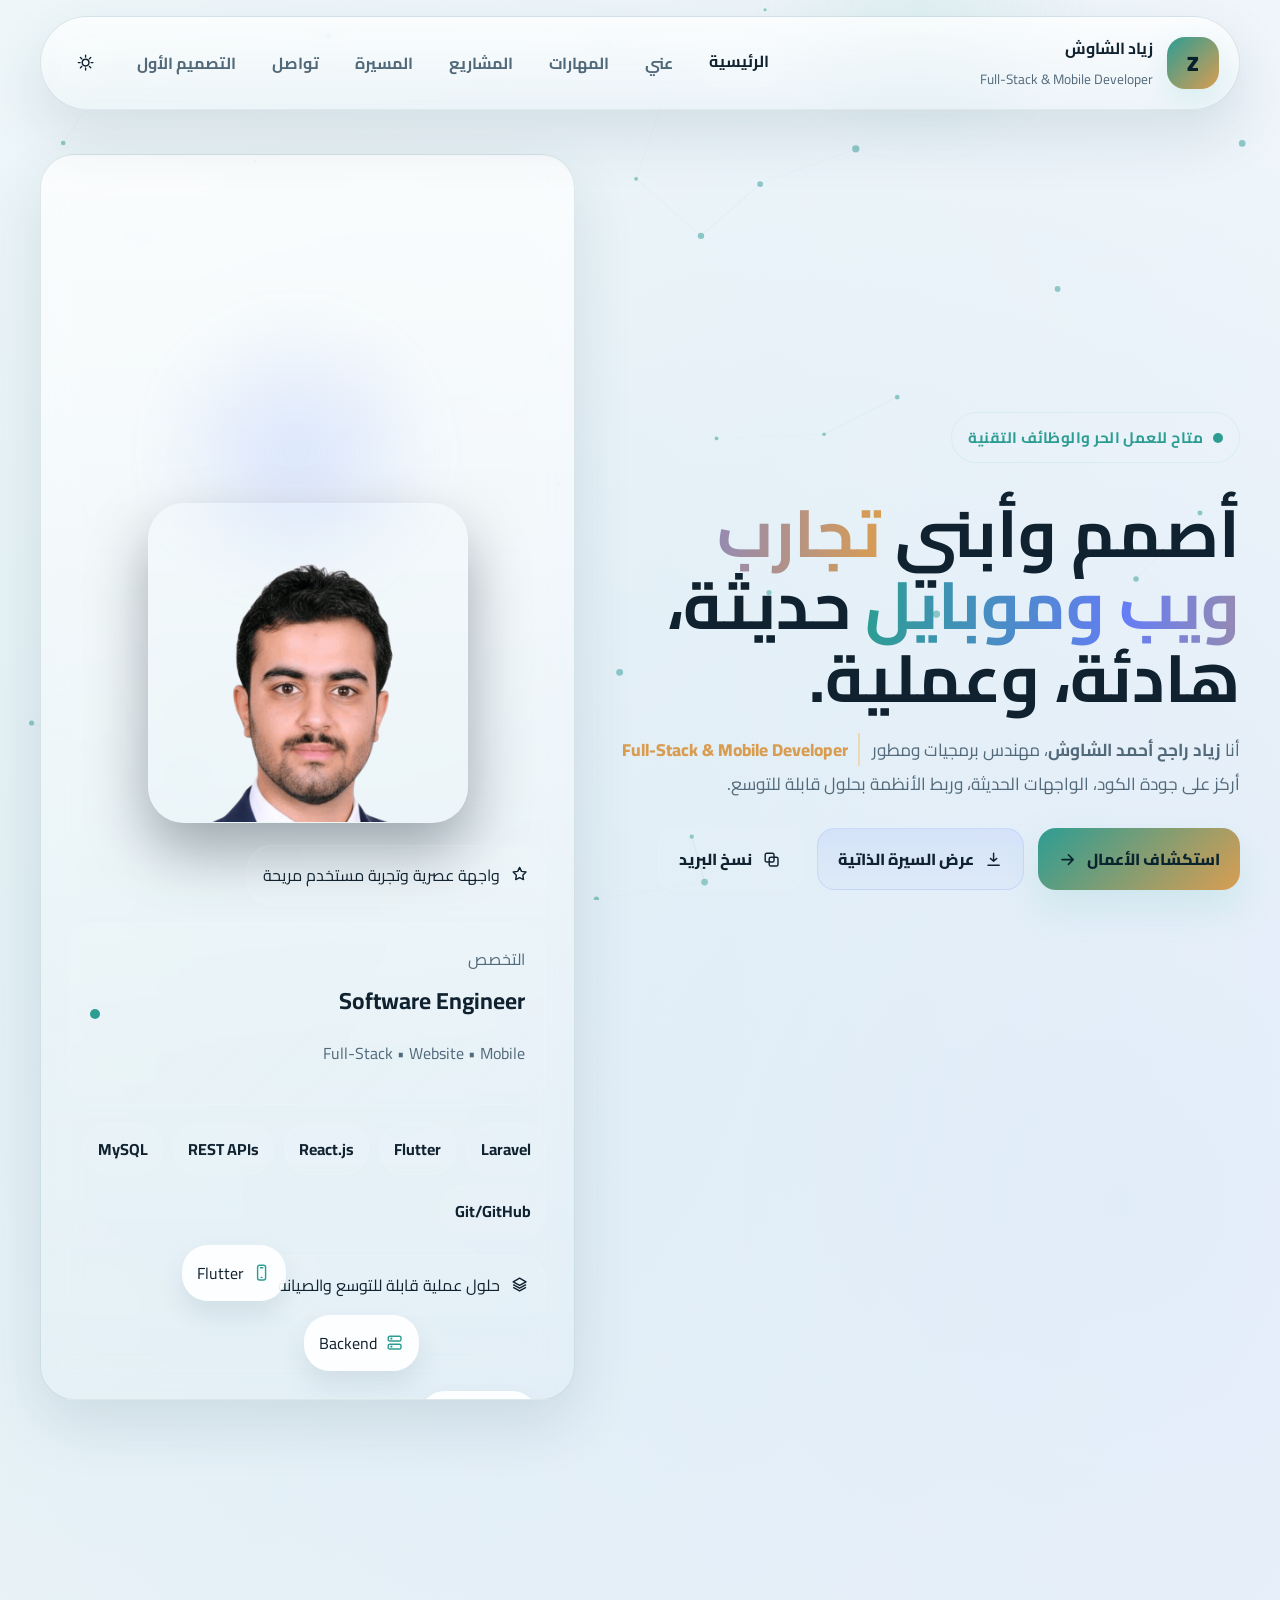
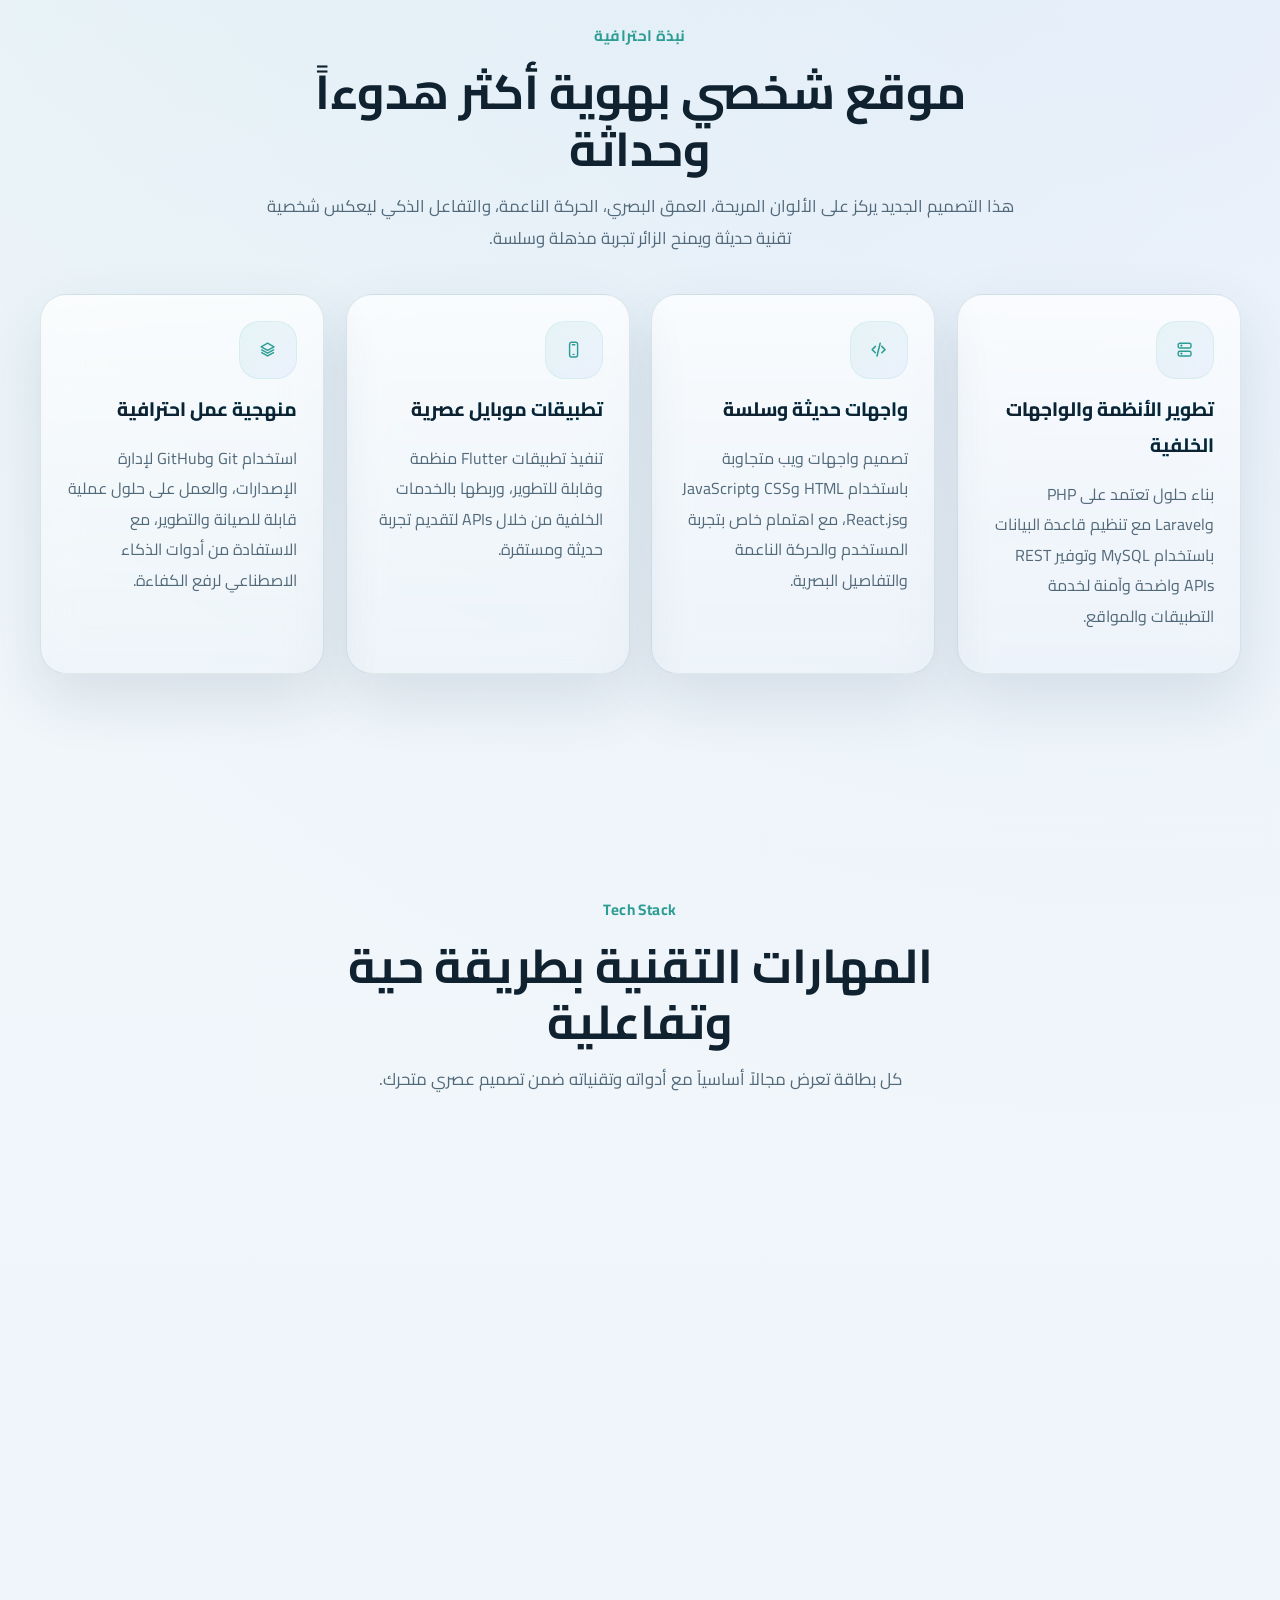
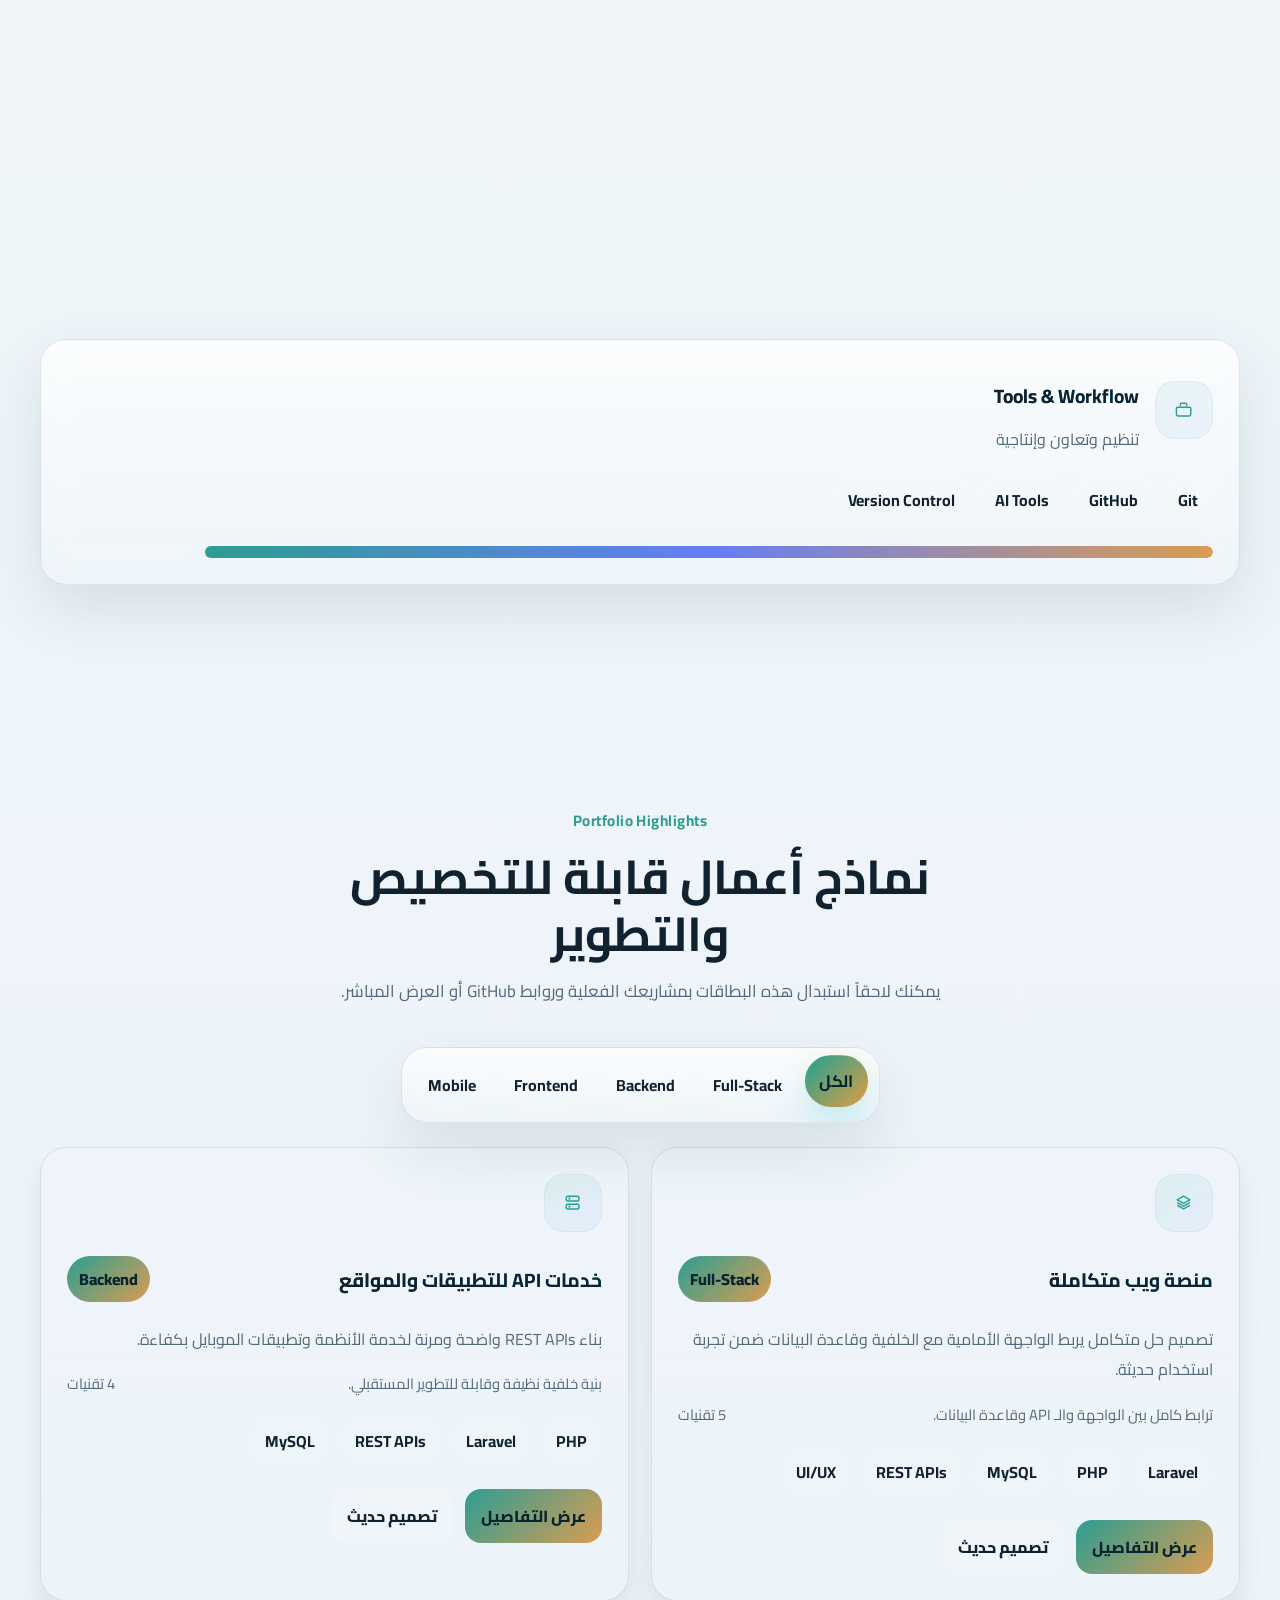
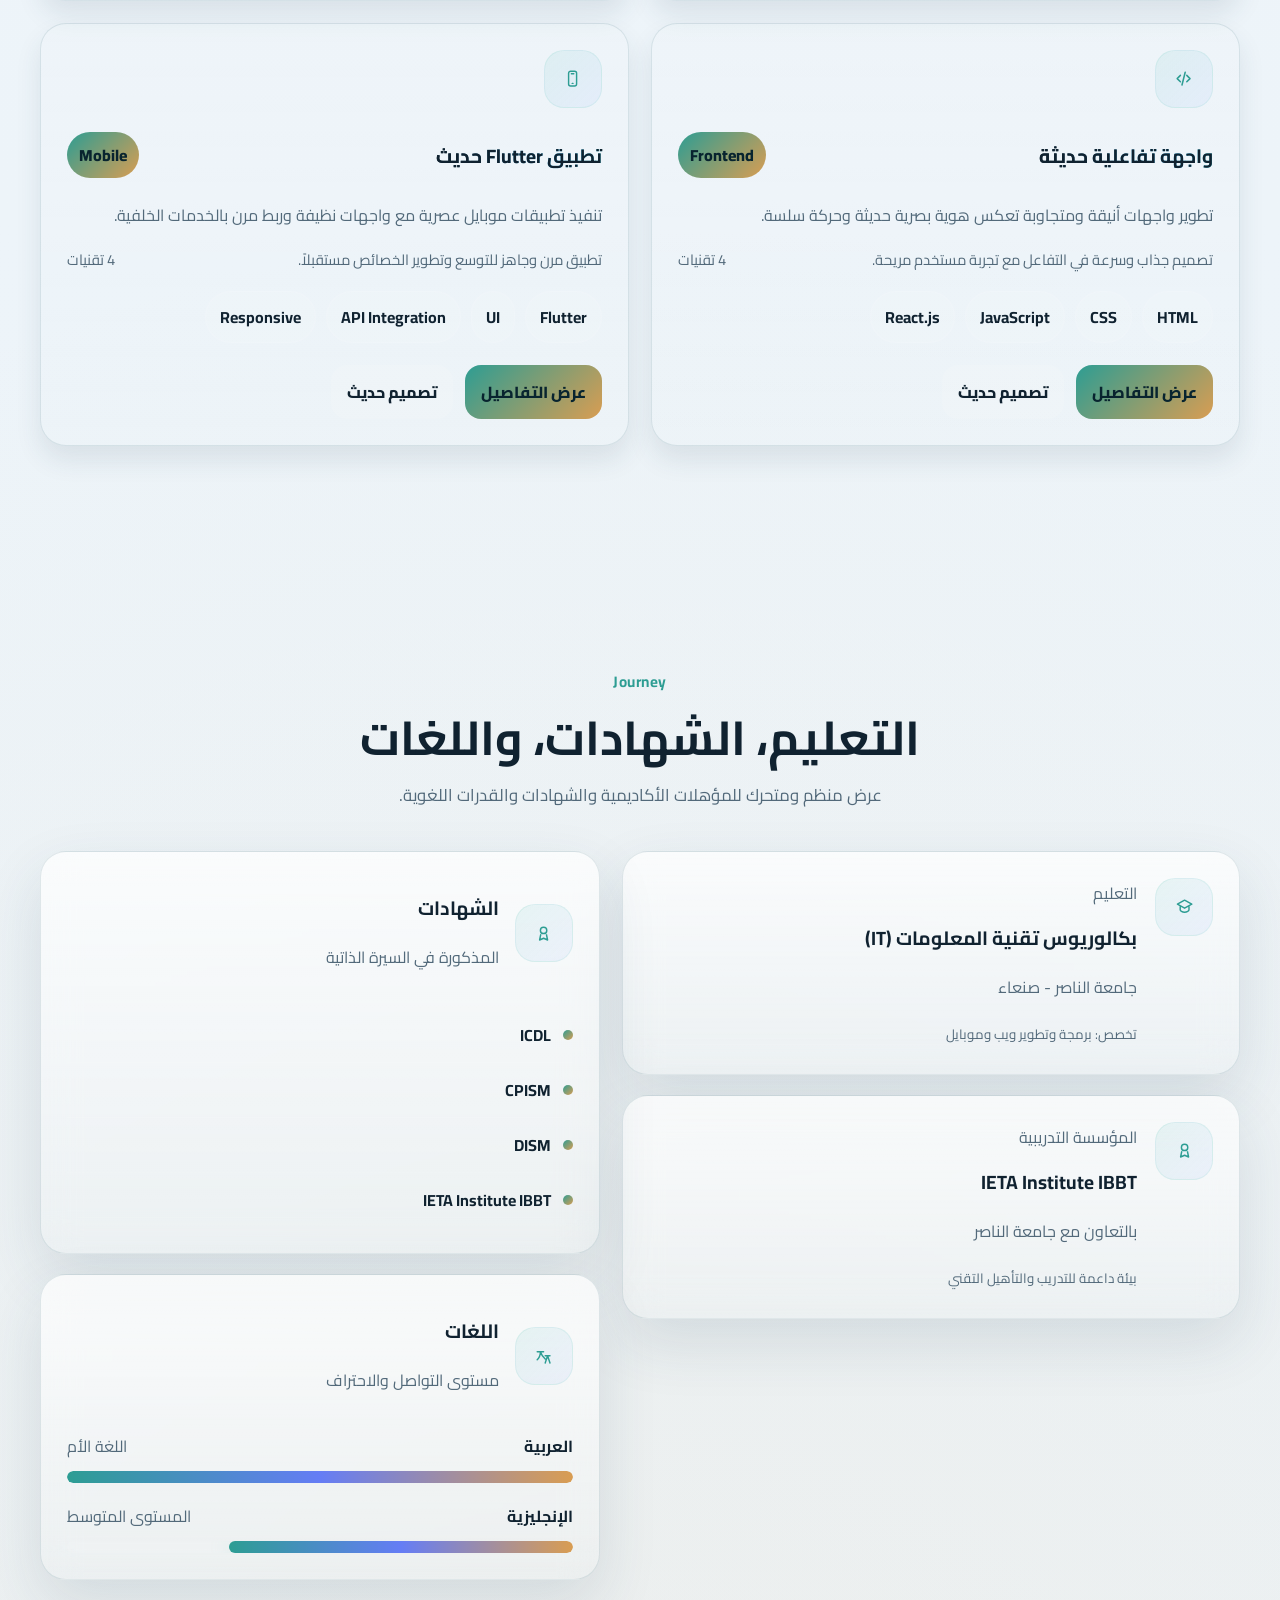
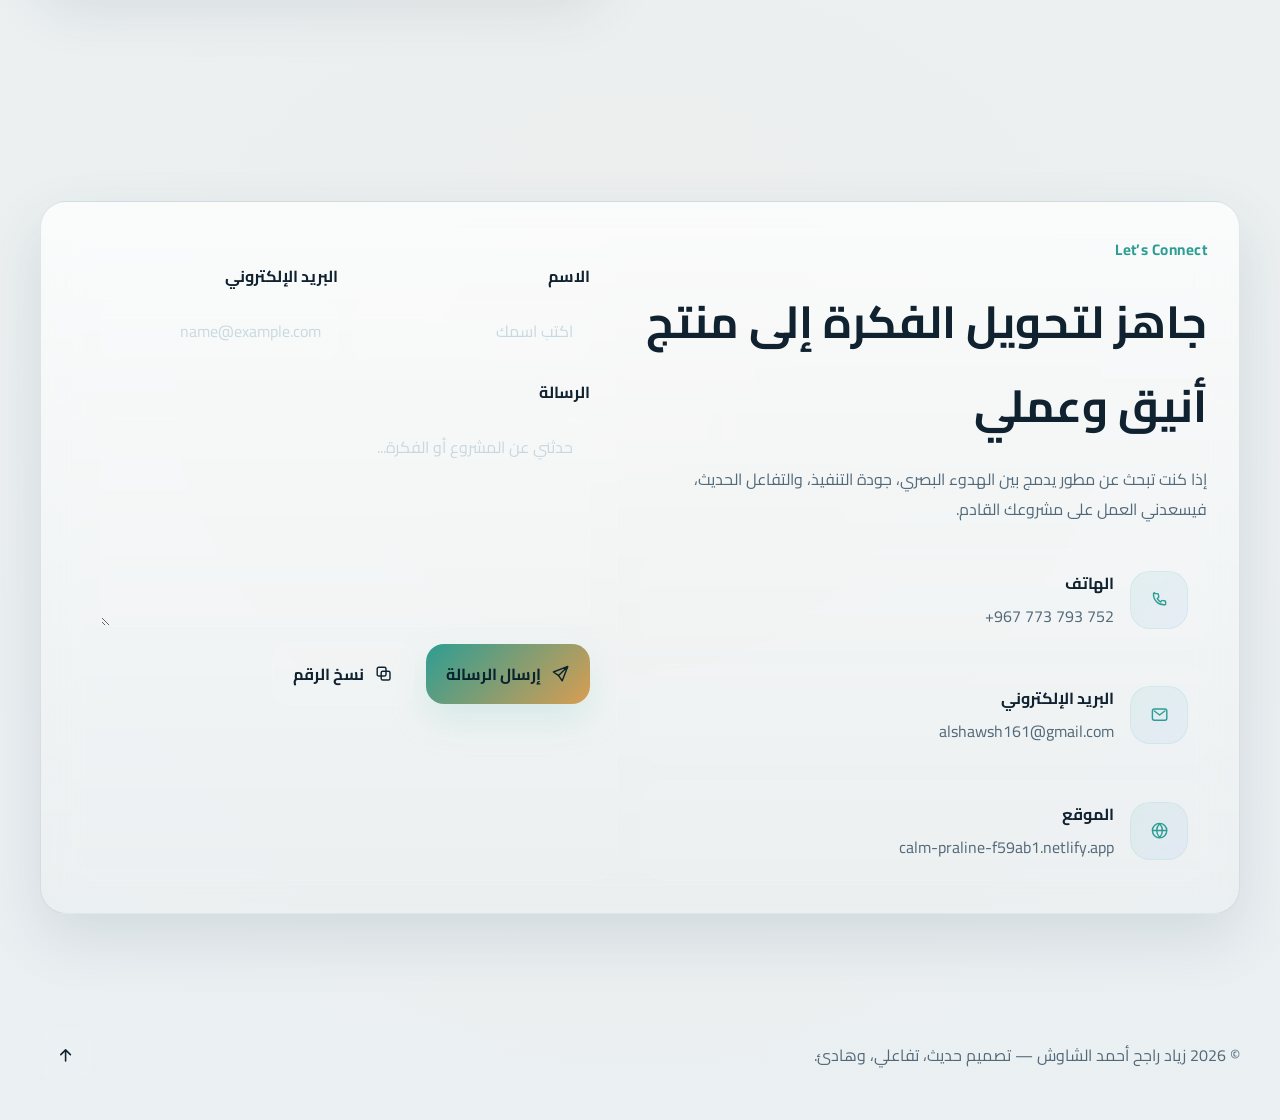
==== ziad_portfolio_live_avatar/index.html @ 0b54f228 "Replace old project with new files" ====
<!doctype html>
<html lang="ar" dir="rtl">
<head>
  <meta charset="utf-8" />
  <meta name="viewport" content="width=device-width, initial-scale=1" />
  <meta name="description" content="بورتفوليو زياد راجح أحمد الشاوش - مهندس برمجيات ومطور Full-Stack وMobile بتصميم حديث وحي وتفاعلي." />
  <meta name="theme-color" content="#0f2a38" />
  <title>زياد الشاوش | Portfolio</title>
  <link rel="preconnect" href="https://fonts.googleapis.com">
  <link rel="preconnect" href="https://fonts.gstatic.com" crossorigin>
  <link href="https://fonts.googleapis.com/css2?family=Cairo:wght@300;400;500;600;700;800;900&display=swap" rel="stylesheet">
  <link rel="stylesheet" href="styles.css" />
</head>
<body>
  <svg class="svg-sprite" aria-hidden="true" focusable="false">
    <symbol id="i-menu" viewBox="0 0 24 24"><path d="M4 7h16M4 12h16M4 17h16" fill="none" stroke="currentColor" stroke-width="2" stroke-linecap="round"/></symbol>
    <symbol id="i-close" viewBox="0 0 24 24"><path d="M6 6l12 12M18 6L6 18" fill="none" stroke="currentColor" stroke-width="2" stroke-linecap="round"/></symbol>
    <symbol id="i-moon" viewBox="0 0 24 24"><path d="M20 15.5A8.5 8.5 0 0 1 8.5 4a7.2 7.2 0 1 0 11.5 11.5Z" fill="none" stroke="currentColor" stroke-width="1.7" stroke-linejoin="round"/></symbol>
    <symbol id="i-sun" viewBox="0 0 24 24"><circle cx="12" cy="12" r="4.2" fill="none" stroke="currentColor" stroke-width="1.8"/><path d="M12 2.8v2.4M12 18.8v2.4M21.2 12h-2.4M5.2 12H2.8M18.5 5.5l-1.7 1.7M7.2 16.8l-1.7 1.7M18.5 18.5l-1.7-1.7M7.2 7.2 5.5 5.5" fill="none" stroke="currentColor" stroke-width="1.7" stroke-linecap="round"/></symbol>
    <symbol id="i-arrow" viewBox="0 0 24 24"><path d="M5 12h14M13 6l6 6-6 6" fill="none" stroke="currentColor" stroke-width="2" stroke-linecap="round" stroke-linejoin="round"/></symbol>
    <symbol id="i-user" viewBox="0 0 24 24"><path d="M12 12.5a4.5 4.5 0 1 0 0-9 4.5 4.5 0 0 0 0 9Zm-7 7.5a7 7 0 0 1 14 0" fill="none" stroke="currentColor" stroke-width="1.9" stroke-linecap="round"/></symbol>
    <symbol id="i-code" viewBox="0 0 24 24"><path d="M8 8 4 12l4 4M16 8l4 4-4 4M14 4l-4 16" fill="none" stroke="currentColor" stroke-width="1.9" stroke-linecap="round" stroke-linejoin="round"/></symbol>
    <symbol id="i-server" viewBox="0 0 24 24"><rect x="4" y="4" width="16" height="6" rx="2" fill="none" stroke="currentColor" stroke-width="1.8"/><rect x="4" y="14" width="16" height="6" rx="2" fill="none" stroke="currentColor" stroke-width="1.8"/><path d="M8 7h.01M8 17h.01" fill="none" stroke="currentColor" stroke-width="2.8" stroke-linecap="round"/></symbol>
    <symbol id="i-mobile" viewBox="0 0 24 24"><rect x="7" y="2.8" width="10" height="18.4" rx="2.5" fill="none" stroke="currentColor" stroke-width="1.8"/><path d="M10.5 6h3M11.5 18h1" fill="none" stroke="currentColor" stroke-width="1.8" stroke-linecap="round"/></symbol>
    <symbol id="i-layers" viewBox="0 0 24 24"><path d="m12 4 8 4.5-8 4.5-8-4.5L12 4Zm8 8L12 16.5 4 12M20 15.5 12 20l-8-4.5" fill="none" stroke="currentColor" stroke-width="1.8" stroke-linejoin="round"/></symbol>
    <symbol id="i-briefcase" viewBox="0 0 24 24"><path d="M8 7V5.8A1.8 1.8 0 0 1 9.8 4h4.4A1.8 1.8 0 0 1 16 5.8V7M4.5 9h15a1.5 1.5 0 0 1 1.5 1.5v7A2.5 2.5 0 0 1 18.5 20h-13A2.5 2.5 0 0 1 3 17.5v-7A1.5 1.5 0 0 1 4.5 9Z" fill="none" stroke="currentColor" stroke-width="1.8" stroke-linecap="round" stroke-linejoin="round"/></symbol>
    <symbol id="i-mail" viewBox="0 0 24 24"><rect x="3" y="5" width="18" height="14" rx="2.4" fill="none" stroke="currentColor" stroke-width="1.8"/><path d="m5.5 7.5 6.5 5 6.5-5" fill="none" stroke="currentColor" stroke-width="1.8" stroke-linecap="round" stroke-linejoin="round"/></symbol>
    <symbol id="i-phone" viewBox="0 0 24 24"><path d="M6.6 4.5h2.8c.4 0 .8.3.9.7l.7 3.1a1 1 0 0 1-.3 1l-1.6 1.4a14.7 14.7 0 0 0 4.2 4.2l1.4-1.6a1 1 0 0 1 1-.3l3.1.7c.4.1.7.5.7.9v2.8a1.1 1.1 0 0 1-1 1.1c-8.1.6-14.7-6-14.1-14.1a1.1 1.1 0 0 1 1-1Z" fill="none" stroke="currentColor" stroke-width="1.8" stroke-linejoin="round"/></symbol>
    <symbol id="i-globe" viewBox="0 0 24 24"><circle cx="12" cy="12" r="9" fill="none" stroke="currentColor" stroke-width="1.8"/><path d="M3.5 12h17M12 3.5c2.3 2.3 3.6 5.3 3.6 8.5s-1.3 6.2-3.6 8.5M12 3.5C9.7 5.8 8.4 8.8 8.4 12s1.3 6.2 3.6 8.5" fill="none" stroke="currentColor" stroke-width="1.8" stroke-linecap="round"/></symbol>
    <symbol id="i-copy" viewBox="0 0 24 24"><rect x="9" y="9" width="11" height="11" rx="2" fill="none" stroke="currentColor" stroke-width="1.8"/><rect x="4" y="4" width="11" height="11" rx="2" fill="none" stroke="currentColor" stroke-width="1.8"/></symbol>
    <symbol id="i-download" viewBox="0 0 24 24"><path d="M12 4v10M8 10.5 12 14l4-3.5M5 19h14" fill="none" stroke="currentColor" stroke-width="1.8" stroke-linecap="round" stroke-linejoin="round"/></symbol>
    <symbol id="i-cap" viewBox="0 0 24 24"><path d="m12 4 9 5-9 5-9-5 9-5Zm-5.5 8.2V16c0 1.2 2.4 3 5.5 3s5.5-1.8 5.5-3v-3.8" fill="none" stroke="currentColor" stroke-width="1.8" stroke-linecap="round" stroke-linejoin="round"/></symbol>
    <symbol id="i-award" viewBox="0 0 24 24"><circle cx="12" cy="8" r="4" fill="none" stroke="currentColor" stroke-width="1.8"/><path d="M8.5 12.8 7 20l5-2.2L17 20l-1.5-7.2" fill="none" stroke="currentColor" stroke-width="1.8" stroke-linejoin="round"/></symbol>
    <symbol id="i-language" viewBox="0 0 24 24"><path d="M4 6h8M8 6c0 5-2.2 8.3-4 10M8 6c1.1 3.5 3.2 6.5 6 9M14 11h6M17 11l3 9M14 20l3-9" fill="none" stroke="currentColor" stroke-width="1.8" stroke-linecap="round" stroke-linejoin="round"/></symbol>
    <symbol id="i-star" viewBox="0 0 24 24"><path d="m12 3 2.4 5 5.6.8-4 3.9.9 5.5L12 15.9 7.1 18.2l.9-5.5-4-3.9 5.6-.8L12 3Z" fill="none" stroke="currentColor" stroke-width="1.8" stroke-linejoin="round"/></symbol>
    <symbol id="i-send" viewBox="0 0 24 24"><path d="M21 3 9.5 14.5M21 3 14 21l-4.5-6.5L3 10 21 3Z" fill="none" stroke="currentColor" stroke-width="1.8" stroke-linejoin="round" stroke-linecap="round"/></symbol>
  </svg>

  <a class="skip-link" href="#main">تخطي إلى المحتوى</a>

  <div class="page-noise" aria-hidden="true"></div>
  <div class="cursor-glow" id="cursorGlow" aria-hidden="true"></div>
  <canvas class="network-canvas" id="networkCanvas" aria-hidden="true"></canvas>


  <!-- Interactive living avatar layer -->
  <div class="avatar-stage" id="avatarStage" aria-hidden="true">
    <div class="avatar-beam" id="avatarBeam"></div>
    <div class="avatar-bubble" id="avatarBubble">جاهز أفتح لك أي تبويب ✨</div>
    <div class="avatar-orbit" aria-hidden="true">
      <span class="avatar-orbit__emoji avatar-orbit__emoji--one">💫</span>
      <span class="avatar-orbit__emoji avatar-orbit__emoji--two">⚡</span>
      <span class="avatar-orbit__emoji avatar-orbit__emoji--three">🌈</span>
      <span class="avatar-orbit__emoji avatar-orbit__emoji--four">🚀</span>
    </div>
    <div class="avatar-character" id="liveAvatar">
      <span class="avatar-glow"></span>
      <span class="avatar-shadow"></span>
      <span class="avatar-body">
        <span class="avatar-head">
          <span class="avatar-eye avatar-eye--left"></span>
          <span class="avatar-eye avatar-eye--right"></span>
          <span class="avatar-mouth"></span>
          <span class="avatar-cheek avatar-cheek--left"></span>
          <span class="avatar-cheek avatar-cheek--right"></span>
        </span>
        <span class="avatar-hand avatar-hand--left">👋</span>
        <span class="avatar-hand avatar-hand--right">✨</span>
        <span class="avatar-pack">Z</span>
      </span>
    </div>
  </div>
  <div class="avatar-particles" id="avatarParticles" aria-hidden="true"></div>

  <header class="site-header" id="top">
    <div class="container nav-shell glass">
      <a class="brand" href="#top" aria-label="العودة إلى أعلى الصفحة">
        <span class="brand-mark">Z</span>
        <span>
          <strong>زياد الشاوش</strong>
          <small>Full-Stack & Mobile Developer</small>
        </span>
      </a>

      <nav class="nav" aria-label="التنقل الرئيسي">
        <button class="nav-toggle" id="navToggle" type="button" aria-expanded="false" aria-controls="navMenu">
          <svg><use href="#i-menu"></use></svg>
        </button>

<div class="nav-menu" id="navMenu">
          <a class="nav-link" href="#hero">الرئيسية</a>
          <a class="nav-link" href="#about">عني</a>
          <a class="nav-link" href="#skills">المهارات</a>
          <a class="nav-link" href="#projects">المشاريع</a>
          <a class="nav-link" href="#journey">المسيرة</a>
          <a class="nav-link" href="#contact">تواصل</a>
          <a class="nav-link" href="../index.html">التصميم الأول</a>
        </div>

        <button class="theme-toggle" id="themeToggle" type="button" aria-label="تبديل الوضع" aria-pressed="false">
          <svg class="theme-icon theme-icon--moon"><use href="#i-moon"></use></svg>
          <svg class="theme-icon theme-icon--sun"><use href="#i-sun"></use></svg>
        </button>
      </nav>
    </div>
  </header>

  <main id="main">
    <section class="hero section" id="hero">
      <div class="container hero-grid">
        <div class="hero-copy reveal">
          <p class="eyebrow live-pill">
            <span class="live-dot"></span>
            متاح للعمل الحر والوظائف التقنية
          </p>

          <h1>
            أصمم وأبني <span class="gradient-text">تجارب ويب وموبايل</span>
            حديثة، هادئة، وعملية.
          </h1>

          <p class="hero-subtitle">
            أنا <strong>زياد راجح أحمد الشاوش</strong>، مهندس برمجيات ومطور
            <span id="typedRole" class="typed-role">Full-Stack & Mobile Developer</span>
            أركز على جودة الكود، الواجهات الحديثة، وربط الأنظمة بحلول قابلة للتوسع.
          </p>

          <div class="hero-actions">
            <a class="btn btn-primary magnetic" href="#projects">
              <span>استكشاف الأعمال</span>
              <svg><use href="#i-arrow"></use></svg>
            </a>
            <a class="btn btn-secondary magnetic" href="cv.png" target="_blank" rel="noopener">
              <svg><use href="#i-download"></use></svg>
              <span>عرض السيرة الذاتية</span>
            </a>
            <button class="btn btn-ghost magnetic" id="copyEmailBtn" type="button">
              <svg><use href="#i-copy"></use></svg>
              <span>نسخ البريد</span>
            </button>
          </div>

          <div class="hero-stats">
            <article class="stat-card glass hover-rise reveal-item">
              <strong class="counter" data-target="4">0</strong>
              <span>مجالات تقنية أساسية</span>
            </article>
            <article class="stat-card glass hover-rise reveal-item">
              <strong class="counter" data-target="10">0</strong>
              <span>+ تقنيات وأدوات</span>
            </article>
            <article class="stat-card glass hover-rise reveal-item">
              <strong class="counter" data-target="4">0</strong>
              <span>شهادات مذكورة</span>
            </article>
            <article class="stat-card glass hover-rise reveal-item">
              <strong class="counter" data-target="2">0</strong>
              <span>لغتان للعمل والتواصل</span>
            </article>
          </div>
        </div>

        <div class="hero-visual reveal" id="heroTilt">
          <div class="visual-card glass">
            <div class="visual-card__glow"></div>
            <div class="profile-frame">
              <span class="ring ring-one"></span>
              <span class="ring ring-two"></span>
              <img src="me.png" alt="صورة زياد راجح أحمد الشاوش" />
            </div>

            <div class="visual-content">
              <div class="mini-badge mini-badge--top">
                <svg><use href="#i-star"></use></svg>
                <span>واجهة عصرية وتجربة مستخدم مريحة</span>
              </div>

              <div class="quick-card">
                <div>
                  <span class="soft-label">التخصص</span>
                  <h2>Software Engineer</h2>
                  <p>Full-Stack • Website • Mobile</p>
                </div>
                <span class="pulse-dot"></span>
              </div>

              <div class="orbit-tags" aria-label="التقنيات الرئيسية">
                <span>Laravel</span>
                <span>Flutter</span>
                <span>React.js</span>
                <span>REST APIs</span>
                <span>MySQL</span>
                <span>Git/GitHub</span>
              </div>

              <div class="mini-badge mini-badge--bottom">
                <svg><use href="#i-layers"></use></svg>
                <span>حلول عملية قابلة للتوسع والصيانة</span>
              </div>
            </div>

            <div class="floating-chip floating-chip--one"><svg><use href="#i-code"></use></svg><span>Frontend</span></div>
            <div class="floating-chip floating-chip--two"><svg><use href="#i-server"></use></svg><span>Backend</span></div>
            <div class="floating-chip floating-chip--three"><svg><use href="#i-mobile"></use></svg><span>Flutter</span></div>
          </div>
        </div>
      </div>
    </section>

    <section class="section" id="about">
      <div class="container">
        <div class="section-head reveal">
          <span class="eyebrow">نبذة احترافية</span>
          <h2>موقع شخصي بهوية أكثر هدوءاً وحداثة</h2>
          <p>
            هذا التصميم الجديد يركز على الألوان المريحة، العمق البصري، الحركة الناعمة،
            والتفاعل الذكي ليعكس شخصية تقنية حديثة ويمنح الزائر تجربة مذهلة وسلسة.
          </p>
        </div>

        <div class="about-grid">
          <article class="feature-card glass reveal hover-rise">
            <div class="feature-icon"><svg><use href="#i-server"></use></svg></div>
            <h3>تطوير الأنظمة والواجهات الخلفية</h3>
            <p>
              بناء حلول تعتمد على PHP وLaravel مع تنظيم قاعدة البيانات باستخدام MySQL
              وتوفير REST APIs واضحة وآمنة لخدمة التطبيقات والمواقع.
            </p>
          </article>

          <article class="feature-card glass reveal hover-rise">
            <div class="feature-icon"><svg><use href="#i-code"></use></svg></div>
            <h3>واجهات حديثة وسلسة</h3>
            <p>
              تصميم واجهات ويب متجاوبة باستخدام HTML وCSS وJavaScript وReact.js،
              مع اهتمام خاص بتجربة المستخدم والحركة الناعمة والتفاصيل البصرية.
            </p>
          </article>

          <article class="feature-card glass reveal hover-rise">
            <div class="feature-icon"><svg><use href="#i-mobile"></use></svg></div>
            <h3>تطبيقات موبايل عصرية</h3>
            <p>
              تنفيذ تطبيقات Flutter منظمة وقابلة للتطوير، وربطها بالخدمات الخلفية
              من خلال APIs لتقديم تجربة حديثة ومستقرة.
            </p>
          </article>

          <article class="feature-card glass reveal hover-rise">
            <div class="feature-icon"><svg><use href="#i-layers"></use></svg></div>
            <h3>منهجية عمل احترافية</h3>
            <p>
              استخدام Git وGitHub لإدارة الإصدارات، والعمل على حلول عملية قابلة للصيانة
              والتطوير، مع الاستفادة من أدوات الذكاء الاصطناعي لرفع الكفاءة.
            </p>
          </article>
        </div>
      </div>
    </section>

    <section class="section" id="skills">
      <div class="container">
        <div class="section-head reveal">
          <span class="eyebrow">Tech Stack</span>
          <h2>المهارات التقنية بطريقة حية وتفاعلية</h2>
          <p>كل بطاقة تعرض مجالاً أساسياً مع أدواته وتقنياته ضمن تصميم عصري متحرك.</p>
        </div>

        <div class="skills-grid">
          <article class="skill-panel glass reveal hover-rise">
            <div class="skill-panel__top">
              <div class="feature-icon"><svg><use href="#i-server"></use></svg></div>
              <div>
                <h3>Backend Development</h3>
                <span>بنية قوية ومنظمة</span>
              </div>
            </div>
            <div class="skill-tags">
              <span>PHP</span><span>Laravel</span><span>REST APIs</span><span>MySQL</span>
            </div>
            <div class="skill-meter"><span style="--value: 92%"></span></div>
          </article>

          <article class="skill-panel glass reveal hover-rise">
            <div class="skill-panel__top">
              <div class="feature-icon"><svg><use href="#i-code"></use></svg></div>
              <div>
                <h3>Frontend Development</h3>
                <span>واجهات مرنة ومتجاوبة</span>
              </div>
            </div>
            <div class="skill-tags">
              <span>HTML5</span><span>CSS3</span><span>JavaScript</span><span>React.js</span>
            </div>
            <div class="skill-meter"><span style="--value: 89%"></span></div>
          </article>

          <article class="skill-panel glass reveal hover-rise">
            <div class="skill-panel__top">
              <div class="feature-icon"><svg><use href="#i-mobile"></use></svg></div>
              <div>
                <h3>Mobile Apps</h3>
                <span>تطبيقات Flutter حديثة</span>
              </div>
            </div>
            <div class="skill-tags">
              <span>Flutter</span><span>UI</span><span>Integration</span><span>Responsive</span>
            </div>
            <div class="skill-meter"><span style="--value: 85%"></span></div>
          </article>

          <article class="skill-panel glass reveal hover-rise">
            <div class="skill-panel__top">
              <div class="feature-icon"><svg><use href="#i-briefcase"></use></svg></div>
              <div>
                <h3>Tools & Workflow</h3>
                <span>تنظيم وتعاون وإنتاجية</span>
              </div>
            </div>
            <div class="skill-tags">
              <span>Git</span><span>GitHub</span><span>AI Tools</span><span>Version Control</span>
            </div>
            <div class="skill-meter"><span style="--value: 88%"></span></div>
          </article>
        </div>
      </div>
    </section>

    <section class="section" id="projects">
      <div class="container">
        <div class="section-head reveal">
          <span class="eyebrow">Portfolio Highlights</span>
          <h2>نماذج أعمال قابلة للتخصيص والتطوير</h2>
          <p>يمكنك لاحقاً استبدال هذه البطاقات بمشاريعك الفعلية وروابط GitHub أو العرض المباشر.</p>
        </div>

        <div class="filter-bar glass reveal" role="toolbar" aria-label="فلترة المشاريع">
          <button class="filter-chip is-active" type="button" data-filter="all">الكل</button>
          <button class="filter-chip" type="button" data-filter="fullstack">Full-Stack</button>
          <button class="filter-chip" type="button" data-filter="backend">Backend</button>
          <button class="filter-chip" type="button" data-filter="frontend">Frontend</button>
          <button class="filter-chip" type="button" data-filter="mobile">Mobile</button>
        </div>

        <div class="project-grid" id="projectGrid" aria-live="polite"></div>
      </div>
    </section>

    <section class="section" id="journey">
      <div class="container">
        <div class="section-head reveal">
          <span class="eyebrow">Journey</span>
          <h2>التعليم، الشهادات، واللغات</h2>
          <p>عرض منظم ومتحرك للمؤهلات الأكاديمية والشهادات والقدرات اللغوية.</p>
        </div>

        <div class="journey-grid">
          <div class="journey-column">
            <article class="timeline-card glass reveal hover-rise">
              <div class="timeline-card__icon"><svg><use href="#i-cap"></use></svg></div>
              <div>
                <span class="soft-label">التعليم</span>
                <h3>بكالوريوس تقنية المعلومات (IT)</h3>
                <p>جامعة الناصر - صنعاء</p>
                <small>تخصص: برمجة وتطوير ويب وموبايل</small>
              </div>
            </article>

            <article class="timeline-card glass reveal hover-rise">
              <div class="timeline-card__icon"><svg><use href="#i-award"></use></svg></div>
              <div>
                <span class="soft-label">المؤسسة التدريبية</span>
                <h3>IETA Institute IBBT</h3>
                <p>بالتعاون مع جامعة الناصر</p>
                <small>بيئة داعمة للتدريب والتأهيل التقني</small>
              </div>
            </article>
          </div>

          <div class="journey-column">
            <article class="list-card glass reveal hover-rise">
              <div class="list-card__head">
                <div class="feature-icon"><svg><use href="#i-award"></use></svg></div>
                <div>
                  <h3>الشهادات</h3>
                  <p>المذكورة في السيرة الذاتية</p>
                </div>
              </div>
              <ul class="clean-list certificate-list">
                <li>ICDL</li>
                <li>CPISM</li>
                <li>DISM</li>
                <li>IETA Institute IBBT</li>
              </ul>
            </article>

            <article class="list-card glass reveal hover-rise">
              <div class="list-card__head">
                <div class="feature-icon"><svg><use href="#i-language"></use></svg></div>
                <div>
                  <h3>اللغات</h3>
                  <p>مستوى التواصل والاحتراف</p>
                </div>
              </div>
              <div class="language-rows">
                <div class="lang-row">
                  <div class="lang-copy"><strong>العربية</strong><span>اللغة الأم</span></div>
                  <div class="lang-bar"><span style="--value:100%"></span></div>
                </div>
                <div class="lang-row">
                  <div class="lang-copy"><strong>الإنجليزية</strong><span>المستوى المتوسط</span></div>
                  <div class="lang-bar"><span style="--value:68%"></span></div>
                </div>
              </div>
            </article>
          </div>
        </div>
      </div>
    </section>

    <section class="section" id="contact">
      <div class="container">
        <div class="contact-shell glass reveal">
          <div class="contact-copy">
            <span class="eyebrow">Let’s Connect</span>
            <h2>جاهز لتحويل الفكرة إلى منتج أنيق وعملي</h2>
            <p>
              إذا كنت تبحث عن مطور يدمج بين الهدوء البصري، جودة التنفيذ، والتفاعل الحديث،
              فيسعدني العمل على مشروعك القادم.
            </p>

            <div class="contact-cards">
              <a class="contact-item hover-rise" href="tel:+967773793752">
                <div class="contact-item__icon"><svg><use href="#i-phone"></use></svg></div>
                <div>
                  <strong>الهاتف</strong>
                  <span dir="ltr">+967 773 793 752</span>
                </div>
              </a>
              <a class="contact-item hover-rise" href="mailto:alshawsh161@gmail.com">
                <div class="contact-item__icon"><svg><use href="#i-mail"></use></svg></div>
                <div>
                  <strong>البريد الإلكتروني</strong>
                  <span dir="ltr">alshawsh161@gmail.com</span>
                </div>
              </a>
              <a class="contact-item hover-rise" href="https://calm-praline-f59ab1.netlify.app/" target="_blank" rel="noopener">
                <div class="contact-item__icon"><svg><use href="#i-globe"></use></svg></div>
                <div>
                  <strong>الموقع</strong>
                  <span dir="ltr">calm-praline-f59ab1.netlify.app</span>
                </div>
              </a>
            </div>
          </div>

          <form class="contact-form" id="contactForm">
            <div class="input-grid">
              <label>
                <span>الاسم</span>
                <input type="text" name="name" placeholder="اكتب اسمك" required />
              </label>
              <label>
                <span>البريد الإلكتروني</span>
                <input type="email" name="email" placeholder="name@example.com" required />
              </label>
            </div>
            <label>
              <span>الرسالة</span>
              <textarea name="message" rows="6" placeholder="حدثني عن المشروع أو الفكرة..." required></textarea>
            </label>
            <div class="form-actions">
              <button class="btn btn-primary" type="submit">
                <svg><use href="#i-send"></use></svg>
                <span>إرسال الرسالة</span>
              </button>
              <button class="btn btn-ghost" type="button" id="copyPhoneBtn">
                <svg><use href="#i-copy"></use></svg>
                <span>نسخ الرقم</span>
              </button>
            </div>
            <p class="form-status" id="formStatus" aria-live="polite"></p>
          </form>
        </div>
      </div>
    </section>
  </main>

  <footer class="site-footer">
    <div class="container footer-shell">
      <p>© <span id="year"></span> زياد راجح أحمد الشاوش — تصميم حديث، تفاعلي، وهادئ.</p>
      <button class="to-top" id="toTopBtn" type="button">
        <svg><use href="#i-arrow"></use></svg>
      </button>
    </div>
  </footer>

  <div class="project-modal" id="projectModal" aria-hidden="true">
    <div class="project-modal__backdrop" data-close="true"></div>
    <div class="project-modal__dialog glass" role="dialog" aria-modal="true" aria-labelledby="projectModalTitle">
      <button class="modal-close" type="button" data-close="true" aria-label="إغلاق النافذة">
        <svg><use href="#i-close"></use></svg>
      </button>
      <div id="projectModalContent"></div>
    </div>
  </div>

  <div class="toast" id="toast" aria-live="polite"></div>

  <script src="app.js"></script>
</body>
</html>
---- ziad_portfolio_live_avatar/styles.css ----
:root {
  --bg: #071620;
  --bg-soft: #0b1f2c;
  --surface: rgba(14, 28, 41, 0.72);
  --surface-strong: rgba(10, 24, 36, 0.92);
  --surface-light: rgba(255, 255, 255, 0.08);
  --text: #eef8fb;
  --muted: #b8cdd8;
  --line: rgba(146, 193, 201, 0.16);
  --primary: #86d0c9;
  --primary-strong: #62c4bb;
  --secondary: #8aa7ff;
  --accent: #f2cd98;
  --accent-soft: #d5eef6;
  --shadow: 0 24px 80px rgba(2, 12, 18, 0.36);
  --shadow-soft: 0 14px 32px rgba(2, 12, 18, 0.22);
  --radius-lg: 30px;
  --radius-md: 22px;
  --radius-sm: 16px;
  --container: 1200px;
  --header-h: 94px;
  --transition: 260ms cubic-bezier(.2,.8,.2,1);
}

:root[data-theme="light"] {
  --bg: #f3f8fb;
  --bg-soft: #eaf2f8;
  --surface: rgba(255, 255, 255, 0.74);
  --surface-strong: rgba(255, 255, 255, 0.92);
  --surface-light: rgba(69, 111, 129, 0.08);
  --text: #102230;
  --muted: #52697a;
  --line: rgba(59, 106, 124, 0.14);
  --primary: #2d9d93;
  --primary-strong: #1f8f85;
  --secondary: #657df5;
  --accent: #d99d52;
  --accent-soft: #edf7fb;
  --shadow: 0 24px 60px rgba(37, 66, 89, 0.12);
  --shadow-soft: 0 14px 26px rgba(37, 66, 89, 0.1);
}

* { box-sizing: border-box; }
html { scroll-behavior: smooth; }
body {
  margin: 0;
  font-family: "Cairo", system-ui, sans-serif;
  background:
    radial-gradient(circle at 12% 12%, rgba(134, 208, 201, 0.12), transparent 22%),
    radial-gradient(circle at 88% 16%, rgba(138, 167, 255, 0.12), transparent 24%),
    radial-gradient(circle at 50% 90%, rgba(242, 205, 152, 0.12), transparent 26%),
    linear-gradient(180deg, var(--bg) 0%, var(--bg-soft) 100%);
  color: var(--text);
  min-height: 100vh;
  overflow-x: hidden;
}

body.nav-open { overflow: hidden; }
a { color: inherit; text-decoration: none; }
img { max-width: 100%; display: block; }
button, input, textarea { font: inherit; }
button { cursor: pointer; }
svg { width: 1.2em; height: 1.2em; }
::selection { background: rgba(134, 208, 201, 0.25); }

.skip-link {
  position: absolute;
  inset-inline-start: 18px;
  top: 10px;
  transform: translateY(-140%);
  background: var(--surface-strong);
  color: var(--text);
  padding: 10px 14px;
  border-radius: 14px;
  z-index: 500;
}
.skip-link:focus { transform: translateY(0); }
.svg-sprite { position: absolute; width: 0; height: 0; overflow: hidden; }
.page-noise {
  position: fixed;
  inset: 0;
  pointer-events: none;
  opacity: 0.05;
  background-image:
    linear-gradient(rgba(255,255,255,.18) 1px, transparent 1px),
    linear-gradient(90deg, rgba(255,255,255,.18) 1px, transparent 1px);
  background-size: 26px 26px;
  mask-image: radial-gradient(circle at center, #000 35%, transparent 78%);
  z-index: -2;
}
.network-canvas {
  position: fixed;
  inset: 0;
  width: 100%;
  height: 100%;
  z-index: -3;
  opacity: 0.9;
}
.cursor-glow {
  position: fixed;
  width: 360px;
  height: 360px;
  border-radius: 50%;
  pointer-events: none;
  background: radial-gradient(circle, rgba(134, 208, 201, 0.13), transparent 62%);
  transform: translate(-50%, -50%);
  z-index: -1;
  filter: blur(12px);
}
.container { width: min(calc(100% - 32px), var(--container)); margin-inline: auto; }
.section { padding: 110px 0; position: relative; }
.glass {
  background: linear-gradient(180deg, var(--surface), rgba(255,255,255,0.02));
  border: 1px solid var(--line);
  box-shadow: var(--shadow);
  backdrop-filter: blur(18px);
  -webkit-backdrop-filter: blur(18px);
}
.hover-rise { transition: transform var(--transition), box-shadow var(--transition), border-color var(--transition); }
.hover-rise:hover {
  transform: translateY(-8px);
  box-shadow: 0 26px 60px rgba(4, 15, 24, 0.26);
  border-color: rgba(134, 208, 201, 0.35);
}
.eyebrow {
  display: inline-flex;
  align-items: center;
  gap: 10px;
  color: var(--primary);
  font-size: 0.95rem;
  font-weight: 700;
  letter-spacing: 0.03em;
}
.live-pill {
  padding: 10px 16px;
  border-radius: 999px;
  background: rgba(255,255,255,0.06);
  border: 1px solid rgba(134, 208, 201, 0.18);
}
.live-dot,
.pulse-dot {
  width: 10px;
  height: 10px;
  border-radius: 50%;
  background: var(--primary);
  box-shadow: 0 0 0 0 rgba(134, 208, 201, 0.55);
  animation: pulse 2s infinite;
}
.gradient-text {
  background: linear-gradient(90deg, var(--primary) 0%, var(--secondary) 48%, var(--accent) 100%);
  -webkit-background-clip: text;
  background-clip: text;
  color: transparent;
}
.section-head {
  text-align: center;
  max-width: 760px;
  margin: 0 auto 40px;
}
.section-head h2 {
  margin: 14px 0 12px;
  font-size: clamp(2rem, 1.2rem + 2.2vw, 3.3rem);
  line-height: 1.2;
}
.section-head p { margin: 0; color: var(--muted); font-size: 1.05rem; }

.site-header {
  position: sticky;
  top: 0;
  z-index: 60;
  padding: 16px 0 0;
}
.nav-shell {
  min-height: var(--header-h);
  border-radius: 999px;
  display: flex;
  align-items: center;
  justify-content: space-between;
  padding: 14px 20px;
}
.brand {
  display: inline-flex;
  align-items: center;
  gap: 14px;
}
.brand-mark {
  width: 52px;
  height: 52px;
  border-radius: 18px;
  display: grid;
  place-items: center;
  color: #07202c;
  font-weight: 900;
  font-size: 1.3rem;
  background: linear-gradient(135deg, var(--primary), var(--accent));
  box-shadow: 0 10px 28px rgba(134, 208, 201, 0.25);
}
.brand strong { display: block; font-size: 1rem; }
.brand small { color: var(--muted); font-size: .85rem; }
.nav { display: flex; align-items: center; gap: 12px; }
.nav-menu { display: flex; align-items: center; gap: 8px; }
.nav-link {
  padding: 12px 14px;
  border-radius: 999px;
  color: var(--muted);
  font-weight: 700;
  transition: color var(--transition), background var(--transition), transform var(--transition);
}
.nav-link:hover,
.nav-link.is-active { color: var(--text); background: rgba(255,255,255,0.08); transform: translateY(-2px); }
.nav-toggle,
.theme-toggle,
.to-top,
.modal-close {
  border: 0;
  border-radius: 18px;
  background: rgba(255,255,255,0.08);
  color: var(--text);
  display: grid;
  place-items: center;
  transition: transform var(--transition), background var(--transition);
}
.nav-toggle:hover,
.theme-toggle:hover,
.to-top:hover,
.modal-close:hover { transform: translateY(-2px) scale(1.03); background: rgba(255,255,255,0.14); }
.nav-toggle { width: 48px; height: 48px; display: none; }
.theme-toggle { width: 50px; height: 50px; position: relative; overflow: hidden; }
.theme-icon { position: absolute; transition: opacity var(--transition), transform var(--transition); }
.theme-icon--sun { opacity: 0; transform: translateY(22px); }
:root[data-theme="light"] .theme-icon--sun { opacity: 1; transform: translateY(0); }
:root[data-theme="light"] .theme-icon--moon { opacity: 0; transform: translateY(-22px); }

.hero { padding-top: 44px; }
.hero-grid {
  display: grid;
  grid-template-columns: 1.08fr .92fr;
  gap: 36px;
  align-items: center;
}
.hero-copy h1 {
  margin: 18px 0 18px;
  font-size: clamp(2.5rem, 1.5rem + 3.3vw, 5rem);
  line-height: 1.1;
}
.hero-subtitle {
  margin: 0;
  color: var(--muted);
  font-size: 1.08rem;
  line-height: 1.95;
  max-width: 760px;
}
.typed-role {
  color: var(--accent);
  font-weight: 800;
  border-inline-start: 2px solid rgba(242, 205, 152, 0.7);
  padding-inline-start: 10px;
  margin-inline: 8px;
}
.hero-actions {
  display: flex;
  flex-wrap: wrap;
  gap: 14px;
  margin: 28px 0;
}
.btn {
  border: 0;
  display: inline-flex;
  align-items: center;
  justify-content: center;
  gap: 10px;
  padding: 15px 20px;
  border-radius: 18px;
  font-weight: 800;
  transition: transform var(--transition), box-shadow var(--transition), background var(--transition), color var(--transition), border-color var(--transition);
}
.btn:hover { transform: translateY(-4px); }
.btn-primary {
  color: #08242f;
  background: linear-gradient(135deg, var(--primary), var(--accent));
  box-shadow: 0 16px 35px rgba(134, 208, 201, 0.25);
}
.btn-secondary {
  background: linear-gradient(180deg, rgba(138, 167, 255, 0.16), rgba(138, 167, 255, 0.05));
  color: var(--text);
  border: 1px solid rgba(138, 167, 255, 0.24);
}
.btn-ghost {
  color: var(--text);
  background: rgba(255,255,255,0.06);
  border: 1px solid rgba(255,255,255,0.08);
}
.hero-stats {
  display: grid;
  grid-template-columns: repeat(2, minmax(0, 1fr));
  gap: 16px;
}
.stat-card {
  padding: 18px 18px 16px;
  border-radius: 22px;
}
.stat-card strong {
  display: block;
  font-size: clamp(1.9rem, 1.4rem + 1vw, 2.6rem);
  line-height: 1;
  margin-bottom: 10px;
  color: var(--accent);
}
.stat-card span { color: var(--muted); font-weight: 700; }

.hero-visual { perspective: 1000px; }
.visual-card {
  position: relative;
  border-radius: 34px;
  padding: 28px;
  min-height: 640px;
  overflow: hidden;
  transform-style: preserve-3d;
}
.visual-card__glow {
  position: absolute;
  inset: auto auto -110px -90px;
  width: 320px;
  height: 320px;
  background: radial-gradient(circle, rgba(138,167,255,.24), transparent 65%);
  filter: blur(18px);
}
.profile-frame {
  position: relative;
  width: min(320px, 72vw);
  max-width: 100%;
  aspect-ratio: 1 / 1;
  margin: 0 auto;
  border-radius: 36px;
  overflow: hidden;
  border: 1px solid rgba(255,255,255,0.12);
  box-shadow: 0 28px 60px rgba(3, 16, 26, 0.34);
}
.profile-frame img { width: 100%; height: 100%; object-fit: cover; object-position: center top; }
.ring {
  position: absolute;
  inset: -18px;
  border-radius: 44px;
  border: 1px dashed rgba(134, 208, 201, 0.26);
  animation: spin 18s linear infinite;
}
.ring-two {
  inset: -36px;
  border-color: rgba(138, 167, 255, 0.2);
  animation-duration: 24s;
  animation-direction: reverse;
}
.visual-content { margin-top: 22px; display: grid; gap: 18px; }
.mini-badge,
.quick-card,
.floating-chip,
.contact-item,
.feature-card,
.skill-panel,
.timeline-card,
.list-card,
.contact-shell,
.filter-bar,
.project-card,
.project-modal__dialog {
  border-radius: 26px;
}
.mini-badge {
  display: inline-flex;
  align-items: center;
  gap: 10px;
  padding: 14px 16px;
  background: rgba(255,255,255,0.06);
  border: 1px solid rgba(255,255,255,0.08);
  width: fit-content;
  max-width: 100%;
}
.quick-card {
  display: flex;
  justify-content: space-between;
  align-items: center;
  gap: 18px;
  padding: 20px;
  background: linear-gradient(135deg, rgba(255,255,255,0.08), rgba(255,255,255,0.03));
  border: 1px solid rgba(255,255,255,0.08);
}
.quick-card h2 { margin: 5px 0; font-size: 1.45rem; }
.quick-card p, .soft-label { color: var(--muted); }
.orbit-tags { display: flex; flex-wrap: wrap; gap: 10px; }
.orbit-tags span,
.skill-tags span,
.filter-chip,
.project-tags span {
  padding: 10px 14px;
  border-radius: 999px;
  background: rgba(255,255,255,0.06);
  border: 1px solid rgba(255,255,255,0.08);
  font-weight: 700;
  color: var(--text);
}
.floating-chip {
  position: absolute;
  display: inline-flex;
  align-items: center;
  gap: 8px;
  padding: 12px 14px;
  background: rgba(10, 24, 36, 0.78);
  border: 1px solid rgba(255,255,255,0.08);
  box-shadow: var(--shadow-soft);
  animation: float 6s ease-in-out infinite;
}
:root[data-theme="light"] .floating-chip { background: rgba(255,255,255,0.92); }
.floating-chip svg { color: var(--primary); }
.floating-chip--one { top: 76px; inset-inline-start: 8px; animation-delay: 0s; }
.floating-chip--two { top: 48%; inset-inline-end: -4px; animation-delay: 1.3s; }
.floating-chip--three { bottom: 70px; inset-inline-start: 18px; animation-delay: 2.3s; }

.about-grid,
.skills-grid,
.project-grid,
.journey-grid {
  display: grid;
  gap: 22px;
}
.about-grid { grid-template-columns: repeat(4, minmax(0, 1fr)); }
.feature-card,
.skill-panel,
.timeline-card,
.list-card {
  padding: 26px;
}
.feature-card h3,
.skill-panel h3,
.timeline-card h3,
.list-card h3,
.project-card h3 { margin: 12px 0 10px; font-size: 1.2rem; }
.feature-card p,
.timeline-card p,
.timeline-card small,
.list-card p,
.project-card p,
.contact-copy p,
.contact-item span { color: var(--muted); line-height: 1.9; }
.feature-icon,
.timeline-card__icon,
.contact-item__icon,
.project-card__icon {
  width: 58px;
  height: 58px;
  border-radius: 20px;
  display: grid;
  place-items: center;
  background: linear-gradient(135deg, rgba(134, 208, 201, 0.16), rgba(138, 167, 255, 0.1));
  color: var(--primary);
  border: 1px solid rgba(134, 208, 201, 0.18);
}
.skill-panel__top,
.list-card__head {
  display: flex;
  align-items: center;
  gap: 16px;
  margin-bottom: 20px;
}
.skill-panel__top span,
.list-card__head p { color: var(--muted); }
.skill-tags { display: flex; flex-wrap: wrap; gap: 10px; margin-bottom: 20px; }
.skill-meter,
.lang-bar {
  width: 100%;
  height: 12px;
  border-radius: 999px;
  background: rgba(255,255,255,0.08);
  overflow: hidden;
  position: relative;
}
.skill-meter span,
.lang-bar span {
  display: block;
  height: 100%;
  width: var(--value);
  border-radius: inherit;
  background: linear-gradient(90deg, var(--primary), var(--secondary), var(--accent));
  box-shadow: 0 0 20px rgba(134, 208, 201, 0.25);
  transform-origin: right center;
  animation: growBar 1.4s ease both;
}

.filter-bar {
  margin: 0 auto 24px;
  padding: 12px;
  width: fit-content;
  display: flex;
  flex-wrap: wrap;
  gap: 10px;
}
.filter-chip {
  border: 0;
  cursor: pointer;
  transition: transform var(--transition), background var(--transition), color var(--transition), box-shadow var(--transition);
}
.filter-chip:hover,
.filter-chip.is-active {
  transform: translateY(-2px);
  color: #06232e;
  background: linear-gradient(135deg, var(--primary), var(--accent));
  box-shadow: 0 10px 22px rgba(134, 208, 201, 0.22);
}
.project-grid { grid-template-columns: repeat(2, minmax(0, 1fr)); }
.project-card {
  position: relative;
  overflow: hidden;
  padding: 26px;
  background: linear-gradient(180deg, rgba(255,255,255,0.08), rgba(255,255,255,0.03));
  border: 1px solid var(--line);
  box-shadow: var(--shadow-soft);
}
.project-card::before {
  content: "";
  position: absolute;
  inset: auto -40px -40px auto;
  width: 160px;
  height: 160px;
  background: radial-gradient(circle, rgba(134, 208, 201, 0.2), transparent 70%);
  pointer-events: none;
}
.project-card__top,
.project-card__meta { display: flex; align-items: center; justify-content: space-between; gap: 12px; }
.project-card__top { margin-bottom: 16px; }
.project-card__badge {
  padding: 8px 12px;
  border-radius: 999px;
  color: #08242f;
  font-weight: 800;
  background: linear-gradient(135deg, var(--primary), var(--accent));
}
.project-card__icon { margin-bottom: 18px; }
.project-card__meta { color: var(--muted); font-size: .92rem; margin: 14px 0 18px; }
.project-tags { display: flex; flex-wrap: wrap; gap: 10px; margin: 18px 0 22px; }
.project-card__actions { display: flex; gap: 12px; flex-wrap: wrap; }
.project-action {
  border: 0;
  padding: 12px 16px;
  border-radius: 16px;
  background: rgba(255,255,255,0.08);
  color: var(--text);
  font-weight: 800;
}
.project-action.primary {
  color: #08242f;
  background: linear-gradient(135deg, var(--primary), var(--accent));
}

.journey-grid { grid-template-columns: 1.05fr .95fr; align-items: start; }
.journey-column { display: grid; gap: 20px; }
.timeline-card { display: flex; gap: 18px; align-items: flex-start; }
.clean-list { margin: 0; padding: 0; list-style: none; }
.certificate-list li {
  display: flex;
  align-items: center;
  gap: 12px;
  padding: 12px 0;
  border-bottom: 1px solid rgba(255,255,255,0.08);
  font-weight: 700;
}
.certificate-list li::before {
  content: "";
  width: 10px;
  height: 10px;
  flex: none;
  border-radius: 50%;
  background: linear-gradient(135deg, var(--primary), var(--accent));
}
.certificate-list li:last-child { border-bottom: 0; }
.language-rows { display: grid; gap: 18px; }
.lang-row { display: grid; gap: 10px; }
.lang-copy { display: flex; align-items: center; justify-content: space-between; gap: 10px; }
.lang-copy span { color: var(--muted); }

.contact-shell {
  display: grid;
  grid-template-columns: 1.02fr .98fr;
  gap: 24px;
  padding: 32px;
}
.contact-copy h2 {
  margin: 16px 0 14px;
  font-size: clamp(2rem, 1.6rem + 1.5vw, 3rem);
}
.contact-cards { display: grid; gap: 14px; margin-top: 24px; }
.contact-item {
  display: flex;
  align-items: center;
  gap: 16px;
  padding: 18px;
  background: rgba(255,255,255,0.05);
  border: 1px solid rgba(255,255,255,0.08);
}
.contact-item strong { display: block; margin-bottom: 3px; }
.contact-form {
  padding: 26px;
  border-radius: 26px;
  background: rgba(255,255,255,0.04);
  border: 1px solid rgba(255,255,255,0.08);
}
.input-grid { display: grid; grid-template-columns: repeat(2, minmax(0, 1fr)); gap: 14px; }
.contact-form label { display: grid; gap: 10px; margin-bottom: 16px; }
.contact-form span { font-weight: 700; }
.contact-form input,
.contact-form textarea {
  width: 100%;
  border-radius: 18px;
  border: 1px solid rgba(255,255,255,0.08);
  background: rgba(255,255,255,0.06);
  color: var(--text);
  padding: 14px 16px;
  outline: none;
  transition: border-color var(--transition), background var(--transition), box-shadow var(--transition);
}
.contact-form input::placeholder,
.contact-form textarea::placeholder { color: rgba(184, 205, 216, 0.74); }
.contact-form input:focus,
.contact-form textarea:focus {
  border-color: rgba(134, 208, 201, 0.35);
  background: rgba(255,255,255,0.08);
  box-shadow: 0 0 0 4px rgba(134, 208, 201, 0.08);
}
.form-actions { display: flex; flex-wrap: wrap; gap: 12px; align-items: center; }
.form-status { min-height: 24px; margin: 16px 0 0; color: var(--muted); font-weight: 700; }

.site-footer { padding: 0 0 34px; }
.footer-shell {
  display: flex;
  align-items: center;
  justify-content: space-between;
  gap: 16px;
  color: var(--muted);
}
.to-top {
  width: 52px;
  height: 52px;
  transform: rotate(-90deg);
}
.to-top:hover { transform: rotate(-90deg) translateY(-2px); }

.project-modal {
  position: fixed;
  inset: 0;
  z-index: 90;
  display: none;
}
.project-modal.is-open { display: block; }
.project-modal__backdrop {
  position: absolute;
  inset: 0;
  background: rgba(3, 12, 20, 0.56);
  backdrop-filter: blur(10px);
}
.project-modal__dialog {
  position: relative;
  width: min(calc(100% - 24px), 780px);
  margin: min(7vh, 56px) auto;
  padding: 30px;
}
.modal-close {
  position: absolute;
  inset-inline-end: 16px;
  top: 16px;
  width: 46px;
  height: 46px;
}
.modal-detail__hero {
  padding: 20px;
  border-radius: 24px;
  background: linear-gradient(135deg, rgba(134, 208, 201, 0.16), rgba(138, 167, 255, 0.12));
  margin-bottom: 20px;
}
.modal-detail__hero .project-card__icon { margin-bottom: 14px; }
.modal-detail__meta { display: flex; flex-wrap: wrap; gap: 10px; margin-top: 10px; }
.modal-detail__block {
  margin-top: 16px;
  padding: 18px;
  border-radius: 20px;
  background: rgba(255,255,255,0.05);
  border: 1px solid rgba(255,255,255,0.08);
}
.modal-detail__block h4 { margin: 0 0 10px; }

.toast {
  position: fixed;
  inset-inline-start: 50%;
  bottom: 22px;
  transform: translateX(-50%) translateY(120px);
  background: var(--surface-strong);
  color: var(--text);
  border: 1px solid rgba(255,255,255,0.08);
  border-radius: 16px;
  padding: 14px 16px;
  box-shadow: var(--shadow-soft);
  z-index: 110;
  opacity: 0;
  transition: transform var(--transition), opacity var(--transition);
}
.toast.show { transform: translateX(-50%) translateY(0); opacity: 1; }

.reveal {
  opacity: 0;
  transform: translateY(18px);
  transition: opacity .8s ease, transform .8s ease;
}
.reveal.is-visible { opacity: 1; transform: translateY(0); }
.reveal-item { opacity: 0; transform: translateY(12px); animation: fadeUp .8s ease forwards; }
.reveal-item:nth-child(1) { animation-delay: .1s; }
.reveal-item:nth-child(2) { animation-delay: .18s; }
.reveal-item:nth-child(3) { animation-delay: .26s; }
.reveal-item:nth-child(4) { animation-delay: .34s; }

@keyframes pulse {
  0% { box-shadow: 0 0 0 0 rgba(134, 208, 201, 0.55); }
  70% { box-shadow: 0 0 0 15px rgba(134, 208, 201, 0); }
  100% { box-shadow: 0 0 0 0 rgba(134, 208, 201, 0); }
}
@keyframes spin { from { transform: rotate(0deg); } to { transform: rotate(360deg); } }
@keyframes float {
  0%,100% { transform: translateY(0); }
  50% { transform: translateY(-12px); }
}
@keyframes growBar {
  from { transform: scaleX(0); }
  to { transform: scaleX(1); }
}
@keyframes fadeUp {
  from { opacity: 0; transform: translateY(14px); }
  to { opacity: 1; transform: translateY(0); }
}

@media (max-width: 1100px) {
  .hero-grid,
  .contact-shell,
  .journey-grid,
  .about-grid { grid-template-columns: 1fr 1fr; }
  .about-grid { grid-template-columns: repeat(2, minmax(0, 1fr)); }
}

@media (max-width: 900px) {
  .section { padding: 84px 0; }
  .hero-grid,
  .contact-shell,
  .journey-grid,
  .project-grid { grid-template-columns: 1fr; }
  .visual-card { min-height: auto; }
}

@media (max-width: 780px) {
  .site-header { padding-top: 10px; }
  .nav-shell { min-height: 82px; border-radius: 26px; }
  .nav-toggle { display: grid; }
  .nav-menu {
    position: fixed;
    top: 94px;
    inset-inline: 16px;
    display: grid;
    gap: 6px;
    padding: 12px;
    background: var(--surface-strong);
    border: 1px solid var(--line);
    border-radius: 22px;
    box-shadow: var(--shadow-soft);
    opacity: 0;
    pointer-events: none;
    transform: translateY(-10px);
    transition: opacity var(--transition), transform var(--transition);
  }
  .nav-menu.is-open { opacity: 1; pointer-events: auto; transform: translateY(0); }
  .hero-stats,
  .input-grid,
  .about-grid,
  .skills-grid { grid-template-columns: 1fr; }
  .hero-copy h1 { font-size: clamp(2.2rem, 8vw, 3.4rem); }
  .hero-actions .btn,
  .project-card__actions .project-action,
  .form-actions .btn { width: 100%; }
  .contact-shell,
  .project-modal__dialog,
  .contact-form,
  .feature-card,
  .skill-panel,
  .timeline-card,
  .list-card,
  .visual-card { padding: 22px; }
  .floating-chip { display: none; }
  .cursor-glow { display: none; }
}

@media (max-width: 560px) {
  .container { width: min(calc(100% - 22px), var(--container)); }
  .footer-shell,
  .lang-copy,
  .quick-card { flex-direction: column; align-items: flex-start; }
  .brand small { display: none; }
  .profile-frame { width: 100%; }
  .filter-bar { width: 100%; justify-content: center; }
}

@media (prefers-reduced-motion: reduce) {
  html { scroll-behavior: auto; }
  *, *::before, *::after { animation: none !important; transition: none !important; }
  .reveal { opacity: 1; transform: none; }
  .cursor-glow { display: none; }
}


/* =========================================================
   PROFILO LIVE CARD MOTION PACK
   تحركات + تشقلبات + تفاعل ملون للكاردات - CSS فقط
   ========================================================= */
:root{
  --fx-sky:#38bdf8;
  --fx-mint:#34d399;
  --fx-sun:#facc15;
  --fx-pink:#f472b6;
  --fx-violet:#a78bfa;
  --fx-orange:#fb923c;
  --fx-deep:rgba(5,14,24,.64);
  --fx-glow:0 28px 82px rgba(56,189,248,.22), 0 14px 42px rgba(2,12,18,.24);
  --fx-glow-strong:0 38px 110px rgba(56,189,248,.26), 0 20px 62px rgba(244,114,182,.18);
}

@property --fx-spin{
  syntax:"<angle>";
  inherits:false;
  initial-value:0deg;
}

/* 1) تجهيز جميع كاردات التصميم الحالي والقديم */
:is(
  .stat-card,
  .visual-card,
  .mini-badge,
  .quick-card,
  .feature-card,
  .skill-panel,
  .timeline-card,
  .list-card,
  .project-card,
  .contact-shell,
  .contact-item,
  .contact-form,
  .filter-bar,
  .project-modal__dialog,
  .card,
  .skill-card,
  .timeline__card,
  .project,
  .pro-card,
  .page,
  .hero__card,
  .footer__col
){
  position:relative;
  isolation:isolate;
  overflow:hidden;
  transform-style:preserve-3d;
  backface-visibility:hidden;
  will-change:transform, translate, rotate, filter, box-shadow;
  transition:
    transform 520ms cubic-bezier(.18,.86,.28,1.16),
    translate 520ms cubic-bezier(.18,.86,.28,1.16),
    rotate 520ms cubic-bezier(.18,.86,.28,1.16),
    filter 420ms ease,
    box-shadow 420ms ease,
    border-color 420ms ease,
    background 420ms ease;
}

/* يجعل محتوى الكارد فوق طبقات الحركة */
:is(
  .stat-card,
  .visual-card,
  .mini-badge,
  .quick-card,
  .feature-card,
  .skill-panel,
  .timeline-card,
  .list-card,
  .project-card,
  .contact-shell,
  .contact-item,
  .contact-form,
  .filter-bar,
  .project-modal__dialog,
  .card,
  .skill-card,
  .timeline__card,
  .project,
  .pro-card,
  .page,
  .hero__card,
  .footer__col
) > *{
  position:relative;
  z-index:2;
}

/* 2) إطار نيون متحرك حول الكارد */
:is(
  .stat-card,
  .visual-card,
  .quick-card,
  .feature-card,
  .skill-panel,
  .timeline-card,
  .list-card,
  .project-card,
  .contact-item,
  .contact-form,
  .project-modal__dialog,
  .card,
  .skill-card,
  .timeline__card,
  .project,
  .pro-card,
  .page,
  .hero__card,
  .footer__col
)::before{
  content:"";
  position:absolute;
  inset:-2px;
  border-radius:inherit;
  padding:2px;
  z-index:0;
  pointer-events:none;
  opacity:0;
  background:conic-gradient(
    from var(--fx-spin),
    transparent 0deg,
    var(--fx-sky) 48deg,
    var(--fx-mint) 110deg,
    var(--fx-sun) 170deg,
    var(--fx-pink) 235deg,
    var(--fx-violet) 302deg,
    transparent 360deg
  );
  -webkit-mask:linear-gradient(#000 0 0) content-box, linear-gradient(#000 0 0);
  -webkit-mask-composite:xor;
  mask-composite:exclude;
  transition:opacity 380ms ease, filter 380ms ease;
}

/* 3) لمعة تمر من داخل الكارد */
:is(
  .stat-card,
  .visual-card,
  .quick-card,
  .feature-card,
  .skill-panel,
  .timeline-card,
  .list-card,
  .project-card,
  .contact-item,
  .contact-form,
  .project-modal__dialog,
  .card,
  .skill-card,
  .timeline__card,
  .project,
  .pro-card,
  .hero__card,
  .footer__col
)::after{
  content:"";
  position:absolute;
  inset:-45%;
  z-index:1;
  pointer-events:none;
  opacity:0;
  transform:translateX(-42%) rotate(10deg);
  background:
    linear-gradient(115deg, transparent 35%, rgba(255,255,255,.24) 47%, rgba(255,255,255,.08) 54%, transparent 66%),
    radial-gradient(circle at 25% 20%, rgba(56,189,248,.20), transparent 19%),
    radial-gradient(circle at 80% 70%, rgba(244,114,182,.16), transparent 24%);
  mix-blend-mode:screen;
}

/* 4) الحركة الأساسية عند المرور أو التركيز */
:is(
  .stat-card,
  .visual-card,
  .quick-card,
  .feature-card,
  .skill-panel,
  .timeline-card,
  .list-card,
  .project-card,
  .contact-item,
  .contact-form,
  .project-modal__dialog,
  .card,
  .skill-card,
  .timeline__card,
  .project,
  .pro-card,
  .hero__card,
  .footer__col
):hover,
:is(
  .stat-card,
  .visual-card,
  .quick-card,
  .feature-card,
  .skill-panel,
  .timeline-card,
  .list-card,
  .project-card,
  .contact-item,
  .contact-form,
  .project-modal__dialog,
  .card,
  .skill-card,
  .timeline__card,
  .project,
  .pro-card,
  .hero__card,
  .footer__col
):focus-within{
  transform:perspective(1100px) translateY(-12px) rotateX(5deg) rotateY(-5deg) rotateZ(.45deg) scale(1.018);
  border-color:rgba(56,189,248,.45) !important;
  filter:saturate(1.18) contrast(1.04) brightness(1.02);
  box-shadow:var(--fx-glow-strong), 0 0 0 1px rgba(255,255,255,.07) inset;
}

:is(
  .stat-card,
  .visual-card,
  .quick-card,
  .feature-card,
  .skill-panel,
  .timeline-card,
  .list-card,
  .project-card,
  .contact-item,
  .contact-form,
  .project-modal__dialog,
  .card,
  .skill-card,
  .timeline__card,
  .project,
  .pro-card,
  .page,
  .hero__card,
  .footer__col
):hover::before,
:is(
  .stat-card,
  .visual-card,
  .quick-card,
  .feature-card,
  .skill-panel,
  .timeline-card,
  .list-card,
  .project-card,
  .contact-item,
  .contact-form,
  .project-modal__dialog,
  .card,
  .skill-card,
  .timeline__card,
  .project,
  .pro-card,
  .page,
  .hero__card,
  .footer__col
):focus-within::before{
  opacity:1;
  filter:drop-shadow(0 0 14px rgba(56,189,248,.48));
  animation:fxSpin 2.7s linear infinite;
}

:is(
  .stat-card,
  .visual-card,
  .quick-card,
  .feature-card,
  .skill-panel,
  .timeline-card,
  .list-card,
  .project-card,
  .contact-item,
  .contact-form,
  .project-modal__dialog,
  .card,
  .skill-card,
  .timeline__card,
  .project,
  .pro-card,
  .hero__card,
  .footer__col
):hover::after,
:is(
  .stat-card,
  .visual-card,
  .quick-card,
  .feature-card,
  .skill-panel,
  .timeline-card,
  .list-card,
  .project-card,
  .contact-item,
  .contact-form,
  .project-modal__dialog,
  .card,
  .skill-card,
  .timeline__card,
  .project,
  .pro-card,
  .hero__card,
  .footer__col
):focus-within::after{
  animation:fxShine 1.15s cubic-bezier(.2,.8,.2,1) forwards;
}

/* 5) اختلافات في الاتجاه حتى تبدو الكاردات حية وغير مكررة */
.about-grid .feature-card:nth-child(2n):hover,
.skills-grid .skill-panel:nth-child(2n):hover,
.project-grid .project-card:nth-child(2n):hover,
.journey-column .timeline-card:nth-child(2n):hover,
.grid-2 .card:nth-child(2n):hover,
.projects-grid .project:nth-child(2n):hover{
  transform:perspective(1100px) translateY(-12px) rotateX(-4deg) rotateY(6deg) rotateZ(-.45deg) scale(1.018);
}
.about-grid .feature-card:nth-child(3n):hover,
.skills-grid .skill-panel:nth-child(3n):hover,
.project-grid .project-card:nth-child(3n):hover,
.grid-2 .card:nth-child(3n):hover,
.projects-grid .project:nth-child(3n):hover{
  transform:perspective(1100px) translateY(-14px) rotateX(7deg) rotateY(3deg) rotateZ(.8deg) scale(1.022);
}

/* 6) تشقلبة ناعمة للدفتر والصفحات */
.page:hover,
.page.is-flip-hover:hover{
  transform:perspective(1250px) rotateY(-16deg) rotateX(3deg) translateY(-9px) scale(1.012) !important;
  border-color:rgba(250,204,21,.38) !important;
  box-shadow:0 28px 88px rgba(0,0,0,.38), -22px 14px 48px rgba(56,189,248,.14), 22px -12px 52px rgba(244,114,182,.12) !important;
}

/* 7) حياة خفيفة دائمة للكاردات */
.about-grid .feature-card,
.skills-grid .skill-panel,
.project-grid .project-card,
.journey-column .timeline-card,
.list-card,
.stat-card,
.quick-card,
.card,
.skill-card,
.project,
.page,
.footer__col{
  animation:fxBreathe 7s ease-in-out infinite;
}
.about-grid .feature-card:nth-child(2n),
.skills-grid .skill-panel:nth-child(2n),
.project-grid .project-card:nth-child(2n),
.journey-column .timeline-card:nth-child(2n),
.card:nth-child(2n),
.project:nth-child(2n),
.page:nth-child(2n){animation-delay:1.1s;}
.about-grid .feature-card:nth-child(3n),
.skills-grid .skill-panel:nth-child(3n),
.project-grid .project-card:nth-child(3n),
.journey-column .timeline-card:nth-child(3n),
.card:nth-child(3n),
.project:nth-child(3n),
.page:nth-child(3n){animation-delay:2.2s;}

/* 8) الأيقونات داخل الكاردات تتحرك وتدور */
:is(.feature-icon,.timeline-card__icon,.contact-item__icon,.project-card__icon,.brand-mark,.project__icon,.pro-avatar){
  position:relative;
  transform-style:preserve-3d;
  transition:transform 520ms cubic-bezier(.18,.86,.28,1.16), box-shadow 420ms ease, filter 420ms ease;
}
:is(.feature-card,.timeline-card,.contact-item,.project-card,.pro-card,.quick-card,.card,.skill-card,.project):hover :is(.feature-icon,.timeline-card__icon,.contact-item__icon,.project-card__icon,.project__icon,.pro-avatar){
  transform:translateZ(34px) rotateY(360deg) scale(1.08);
  filter:saturate(1.25);
  box-shadow:0 18px 42px rgba(56,189,248,.24), 0 0 32px rgba(244,114,182,.18);
}

/* 9) شرائح المهارات والوسوم تقفز بألوان جميلة */
:is(.orbit-tags span,.skill-tags span,.project-tags span,.chip,.tag,.pro-chip,.project-card__badge,.filter-chip,.project-action,.btn){
  transition:transform 280ms cubic-bezier(.18,.86,.28,1.16), background 280ms ease, color 280ms ease, border-color 280ms ease, box-shadow 280ms ease, filter 280ms ease;
}
:is(.skill-panel,.project-card,.quick-card,.feature-card,.list-card,.timeline-card,.visual-card,.card,.skill-card,.project,.pro-card,.page):hover :is(.orbit-tags span,.skill-tags span,.project-tags span,.chip,.tag,.pro-chip):nth-child(odd){
  transform:translateY(-6px) rotate(-2deg) scale(1.03);
  color:#06131f;
  border-color:rgba(56,189,248,.48);
  background:linear-gradient(135deg,var(--fx-sky),var(--fx-mint));
  box-shadow:0 12px 26px rgba(56,189,248,.22);
}
:is(.skill-panel,.project-card,.quick-card,.feature-card,.list-card,.timeline-card,.visual-card,.card,.skill-card,.project,.pro-card,.page):hover :is(.orbit-tags span,.skill-tags span,.project-tags span,.chip,.tag,.pro-chip):nth-child(even){
  transform:translateY(-6px) rotate(2deg) scale(1.03);
  color:#170914;
  border-color:rgba(244,114,182,.42);
  background:linear-gradient(135deg,var(--fx-sun),var(--fx-pink));
  box-shadow:0 12px 26px rgba(244,114,182,.18);
}

/* 10) مشروع: تفاعل داخلي للصورة/البيانات/الأزرار */
.project-card h3,
.project__title,
.skill-panel h3,
.feature-card h3,
.card-title{
  background:linear-gradient(90deg,currentColor 0%, var(--fx-sky) 35%, var(--fx-mint) 62%, currentColor 100%);
  background-size:220% 100%;
  -webkit-background-clip:text;
  background-clip:text;
}
:is(.project-card,.skill-panel,.feature-card,.card,.project):hover :is(h3,.project__title,.card-title){
  color:transparent;
  animation:fxTitleFlow 1.55s linear infinite;
}
.project-card:hover .project-card__badge,
.filter-chip:hover,
.filter-chip.is-active,
.project-action:hover,
.btn:hover{
  transform:translateY(-4px) scale(1.035);
  filter:saturate(1.2);
  box-shadow:0 16px 34px rgba(56,189,248,.22), 0 0 26px rgba(250,204,21,.12);
}
.project-card:hover .project-action:nth-child(1),
.project:hover .btn:nth-child(1){animation:fxButtonWave .72s ease both .04s;}
.project-card:hover .project-action:nth-child(2),
.project:hover .btn:nth-child(2){animation:fxButtonWave .72s ease both .14s;}

/* 11) ضغط/نقر حي */
:is(.stat-card,.visual-card,.feature-card,.skill-panel,.timeline-card,.list-card,.project-card,.contact-item,.contact-form,.card,.skill-card,.timeline__card,.project,.pro-card,.page,.btn,.project-action,.filter-chip,.chip,.tag,.pro-chip):active{
  animation:fxClickPop 440ms cubic-bezier(.2,.9,.2,1) both;
}

/* 12) المودال والتوست يطلعان بحركة ألطف */
.project-modal.is-open .project-modal__dialog,
.modal.is-open .modal__panel{
  animation:fxModalIn 520ms cubic-bezier(.18,.86,.28,1.16) both;
}
.toast.show{
  animation:fxToastBounce 520ms cubic-bezier(.18,.86,.28,1.16) both;
}

/* 13) فلاتر المشاريع كأزرار حية */
.filter-bar,
.projects-toolbar{
  perspective:900px;
}
.filter-chip:hover,
.filter:hover{
  transform:translateY(-4px) rotateX(8deg) scale(1.04);
}
.filter-chip.is-active,
.filter.is-on{
  animation:fxActivePill 2.2s ease-in-out infinite;
}

/* 14) موبايل: الحركة أخف حتى لا تزعج */
@media (hover:none){
  :is(.stat-card,.visual-card,.quick-card,.feature-card,.skill-panel,.timeline-card,.list-card,.project-card,.contact-item,.contact-form,.card,.skill-card,.timeline__card,.project,.pro-card,.hero__card,.footer__col):hover{
    transform:translateY(-6px) scale(1.01);
  }
}
@media (max-width:780px){
  :is(.stat-card,.visual-card,.quick-card,.feature-card,.skill-panel,.timeline-card,.list-card,.project-card,.contact-item,.contact-form,.card,.skill-card,.timeline__card,.project,.pro-card,.hero__card,.footer__col):hover,
  :is(.stat-card,.visual-card,.quick-card,.feature-card,.skill-panel,.timeline-card,.list-card,.project-card,.contact-item,.contact-form,.card,.skill-card,.timeline__card,.project,.pro-card,.hero__card,.footer__col):focus-within{
    transform:translateY(-7px) scale(1.012);
  }
}

/* 15) احترام إعدادات تقليل الحركة */
@media (prefers-reduced-motion:reduce){
  .about-grid .feature-card,
  .skills-grid .skill-panel,
  .project-grid .project-card,
  .journey-column .timeline-card,
  .list-card,
  .stat-card,
  .quick-card,
  .card,
  .skill-card,
  .project,
  .page,
  .footer__col{
    animation:none!important;
  }
  :is(.stat-card,.visual-card,.mini-badge,.quick-card,.feature-card,.skill-panel,.timeline-card,.list-card,.project-card,.contact-shell,.contact-item,.contact-form,.filter-bar,.project-modal__dialog,.card,.skill-card,.timeline__card,.project,.pro-card,.page,.hero__card,.footer__col,.btn,.project-action,.filter-chip,.chip,.tag,.pro-chip){
    transition:none!important;
  }
}

@keyframes fxSpin{to{--fx-spin:360deg;}}
@keyframes fxShine{
  0%{opacity:0;transform:translateX(-46%) rotate(10deg);}
  18%{opacity:1;}
  100%{opacity:0;transform:translateX(46%) rotate(10deg);}
}
@keyframes fxBreathe{
  0%,100%{translate:0 0;filter:saturate(1);}
  50%{translate:0 -4px;filter:saturate(1.07) brightness(1.02);}
}
@keyframes fxTitleFlow{to{background-position:220% 0;}}
@keyframes fxButtonWave{
  0%{transform:translateY(0) rotate(0deg) scale(1);}
  46%{transform:translateY(-7px) rotate(-2deg) scale(1.05);}
  100%{transform:translateY(0) rotate(0deg) scale(1);}
}
@keyframes fxClickPop{
  0%{scale:1;}
  45%{scale:.965;filter:saturate(1.25);}
  100%{scale:1;}
}
@keyframes fxModalIn{
  from{opacity:0; transform:translateY(24px) scale(.96) rotateX(6deg);}
  to{opacity:1; transform:translateY(0) scale(1) rotateX(0);}
}
@keyframes fxToastBounce{
  0%{scale:.94;}
  60%{scale:1.04;}
  100%{scale:1;}
}
@keyframes fxActivePill{
  0%,100%{box-shadow:0 10px 22px rgba(134,208,201,.22);}
  50%{box-shadow:0 16px 34px rgba(56,189,248,.28), 0 0 26px rgba(250,204,21,.14);}
}

/* =========================================================
   LIVING INTERACTIVE AVATAR LAYER
   Added for navigation, scroll, card reactions and colorful motion
   ========================================================= */
:root {
  --avatar-x: calc(100vw - 112px);
  --avatar-y: calc(100vh - 116px);
  --avatar-scale: 1;
  --avatar-rotate: 0deg;
  --avatar-hue: 0deg;
}

.avatar-stage,
.avatar-particles {
  position: fixed;
  inset: 0;
  pointer-events: none;
  z-index: 1500;
}

.avatar-stage {
  width: 0;
  height: 0;
  transform: translate3d(var(--avatar-x), var(--avatar-y), 0) scale(var(--avatar-scale)) rotate(var(--avatar-rotate));
  transform-origin: center;
  transition:
    transform 720ms cubic-bezier(.18,.9,.2,1.18),
    filter 360ms var(--transition);
  filter: hue-rotate(var(--avatar-hue));
}

.avatar-character {
  position: absolute;
  width: 86px;
  height: 86px;
  right: -43px;
  bottom: -43px;
  transform-style: preserve-3d;
  animation: avatarIdle 4.5s ease-in-out infinite;
}

.avatar-glow {
  position: absolute;
  inset: -22px;
  border-radius: 999px;
  background:
    radial-gradient(circle, rgba(134, 208, 201, .32), transparent 54%),
    conic-gradient(from 90deg, rgba(134,208,201,.18), rgba(138,167,255,.28), rgba(242,205,152,.22), rgba(236,72,153,.16), rgba(134,208,201,.18));
  filter: blur(12px);
  opacity: .9;
  animation: avatarGlow 5.5s linear infinite;
}

.avatar-shadow {
  position: absolute;
  width: 64px;
  height: 16px;
  right: 12px;
  bottom: -6px;
  border-radius: 999px;
  background: rgba(0, 0, 0, .28);
  filter: blur(6px);
  transform: rotateX(62deg);
  opacity: .55;
  animation: avatarShadow 4.5s ease-in-out infinite;
}

.avatar-body {
  position: absolute;
  inset: 0;
  display: grid;
  place-items: center;
  border-radius: 30px 30px 34px 34px;
  background:
    radial-gradient(circle at 35% 22%, rgba(255,255,255,.55), transparent 17%),
    linear-gradient(145deg, rgba(134,208,201,.96), rgba(138,167,255,.94) 58%, rgba(242,205,152,.96));
  border: 1px solid rgba(255,255,255,.36);
  box-shadow:
    0 18px 45px rgba(4, 15, 24, .34),
    inset 0 1px 0 rgba(255,255,255,.42),
    inset 0 -12px 22px rgba(6, 31, 42, .13);
  overflow: visible;
}

.avatar-body::before,
.avatar-body::after {
  content: "";
  position: absolute;
  border-radius: inherit;
  pointer-events: none;
}

.avatar-body::before {
  inset: -2px;
  background: conic-gradient(from 0deg, transparent, rgba(255,255,255,.72), transparent 30%, rgba(134,208,201,.72), transparent 60%, rgba(242,205,152,.7), transparent);
  z-index: -1;
  animation: avatarBorderSpin 4.8s linear infinite;
}

.avatar-body::after {
  inset: 7px;
  border: 1px solid rgba(255,255,255,.26);
  opacity: .85;
}

.avatar-head {
  position: relative;
  width: 52px;
  height: 48px;
  border-radius: 42% 42% 48% 48%;
  background:
    radial-gradient(circle at 32% 24%, rgba(255,255,255,.75), transparent 14%),
    linear-gradient(180deg, rgba(255,255,255,.92), rgba(223,247,250,.86));
  box-shadow: inset 0 -8px 16px rgba(3, 37, 47, .09);
  transform: translateY(-3px);
}

.avatar-eye {
  position: absolute;
  top: 18px;
  width: 8px;
  height: 12px;
  border-radius: 999px;
  background: #07313e;
  box-shadow: inset 0 3px 0 rgba(255,255,255,.42);
  transform: translate(var(--eye-x, 0), var(--eye-y, 0));
  animation: avatarBlink 5.8s infinite;
}

.avatar-eye--left { right: 14px; }
.avatar-eye--right { left: 14px; }
.avatar-mouth {
  position: absolute;
  right: 50%;
  bottom: 10px;
  width: 18px;
  height: 9px;
  border-bottom: 3px solid #07313e;
  border-radius: 0 0 999px 999px;
  transform: translateX(50%);
}

.avatar-cheek {
  position: absolute;
  top: 29px;
  width: 8px;
  height: 5px;
  border-radius: 999px;
  background: rgba(236,72,153,.28);
  filter: blur(.2px);
}
.avatar-cheek--left { right: 7px; }
.avatar-cheek--right { left: 7px; }

.avatar-hand {
  position: absolute;
  display: grid;
  place-items: center;
  width: 30px;
  height: 30px;
  border-radius: 999px;
  background: rgba(255,255,255,.22);
  box-shadow: 0 10px 20px rgba(0,0,0,.12);
  font-size: 18px;
  backdrop-filter: blur(6px);
}
.avatar-hand--left {
  top: 17px;
  right: -17px;
  transform-origin: 80% 80%;
  animation: avatarWave 2.5s ease-in-out infinite;
}
.avatar-hand--right {
  left: -16px;
  bottom: 17px;
  animation: avatarSparkHand 3.2s ease-in-out infinite;
}
.avatar-pack {
  position: absolute;
  right: 50%;
  bottom: 6px;
  transform: translateX(50%);
  width: 28px;
  height: 16px;
  border-radius: 999px;
  display: grid;
  place-items: center;
  background: rgba(7, 22, 32, .72);
  color: #fff;
  font-weight: 900;
  font-size: 11px;
  letter-spacing: .04em;
  box-shadow: inset 0 1px 0 rgba(255,255,255,.2);
}

.avatar-bubble {
  position: absolute;
  right: -20px;
  bottom: 58px;
  min-width: 182px;
  max-width: min(264px, calc(100vw - 42px));
  padding: 12px 14px;
  border-radius: 20px 20px 7px 20px;
  background:
    linear-gradient(180deg, var(--surface-strong), rgba(255,255,255,.06)),
    linear-gradient(135deg, rgba(134,208,201,.14), rgba(138,167,255,.12));
  border: 1px solid rgba(255,255,255,.15);
  color: var(--text);
  font-weight: 900;
  line-height: 1.65;
  box-shadow: var(--shadow-soft);
  backdrop-filter: blur(18px);
  -webkit-backdrop-filter: blur(18px);
  opacity: 0;
  transform: translateY(14px) scale(.92);
  transition: opacity 260ms var(--transition), transform 260ms var(--transition);
}

.avatar-bubble::after {
  content: "";
  position: absolute;
  right: 22px;
  bottom: -7px;
  width: 15px;
  height: 15px;
  transform: rotate(45deg);
  background: var(--surface-strong);
  border-inline-end: 1px solid rgba(255,255,255,.15);
  border-block-end: 1px solid rgba(255,255,255,.15);
}

.avatar-stage.is-talking .avatar-bubble,
.avatar-stage:hover .avatar-bubble {
  opacity: 1;
  transform: translateY(0) scale(1);
}

.avatar-orbit {
  position: absolute;
  width: 126px;
  height: 126px;
  right: -63px;
  bottom: -63px;
  border-radius: 999px;
  animation: avatarOrbit 11s linear infinite;
}
.avatar-orbit__emoji {
  position: absolute;
  width: 30px;
  height: 30px;
  display: grid;
  place-items: center;
  border-radius: 999px;
  background: rgba(255,255,255,.12);
  border: 1px solid rgba(255,255,255,.15);
  box-shadow: var(--shadow-soft);
  backdrop-filter: blur(8px);
  font-size: 17px;
}
.avatar-orbit__emoji--one { top: 0; right: 48px; }
.avatar-orbit__emoji--two { top: 48px; left: 0; }
.avatar-orbit__emoji--three { bottom: 0; right: 48px; }
.avatar-orbit__emoji--four { top: 48px; right: 0; }

.avatar-beam {
  position: absolute;
  right: -18px;
  bottom: 39px;
  width: 3px;
  height: 0;
  border-radius: 999px;
  background: linear-gradient(180deg, rgba(134,208,201,0), rgba(134,208,201,.7), rgba(242,205,152,0));
  box-shadow: 0 0 20px rgba(134,208,201,.5);
  opacity: 0;
  transform-origin: bottom center;
  transition: height 300ms var(--transition), opacity 300ms var(--transition), transform 300ms var(--transition);
}

.avatar-stage.is-opening .avatar-beam {
  height: 190px;
  opacity: .9;
  transform: rotate(-14deg);
}

.avatar-stage.is-opening .avatar-character {
  animation: avatarOpenTab 880ms cubic-bezier(.18,.9,.22,1.25) infinite;
}
.avatar-stage.is-opening .avatar-hand--left {
  animation: avatarOpenHand 680ms ease-in-out infinite;
}
.avatar-stage.is-scroll-down {
  --avatar-rotate: -8deg;
  --avatar-scale: 1.04;
}
.avatar-stage.is-scroll-up {
  --avatar-rotate: 8deg;
  --avatar-scale: 1.04;
}
.avatar-stage.is-scroll-down .avatar-character,
.avatar-stage.is-scroll-up .avatar-character {
  animation: avatarSurf 600ms ease-in-out infinite;
}
.avatar-stage.is-scroll-down .avatar-hand--right { animation: avatarPullDown 700ms ease-in-out infinite; }
.avatar-stage.is-scroll-up .avatar-hand--right { animation: avatarPullUp 700ms ease-in-out infinite; }

.avatar-stage.is-card .avatar-character {
  animation: avatarCardDance 650ms cubic-bezier(.18,.9,.2,1.22) infinite;
}
.avatar-stage.is-card .avatar-body {
  box-shadow:
    0 22px 60px rgba(4,15,24,.38),
    0 0 0 7px rgba(134,208,201,.08),
    0 0 42px rgba(138,167,255,.22),
    inset 0 1px 0 rgba(255,255,255,.42);
}

.avatar-stage.is-celebrate .avatar-orbit {
  animation-duration: 2s;
}
.avatar-stage.is-celebrate .avatar-character {
  animation: avatarCelebrate 760ms ease-in-out infinite;
}

.avatar-particle,
.avatar-portal,
.avatar-ripple,
.avatar-scroll-dot {
  position: fixed;
  pointer-events: none;
  z-index: 1499;
}

.avatar-particle {
  left: var(--px);
  top: var(--py);
  font-size: var(--size, 19px);
  transform: translate(-50%, -50%);
  animation: avatarParticle 950ms cubic-bezier(.15,.75,.22,1) forwards;
}

.avatar-portal {
  width: 86px;
  height: 86px;
  left: var(--portal-x);
  top: var(--portal-y);
  transform: translate(-50%, -50%);
  border-radius: 999px;
  background:
    radial-gradient(circle, rgba(255,255,255,.82), transparent 22%),
    conic-gradient(from 0deg, rgba(134,208,201,.92), rgba(138,167,255,.85), rgba(242,205,152,.9), rgba(236,72,153,.7), rgba(134,208,201,.92));
  filter: blur(.2px);
  opacity: .9;
  mix-blend-mode: screen;
  animation: avatarPortal 850ms ease-out forwards;
}

.avatar-ripple {
  width: 16px;
  height: 16px;
  left: var(--rx);
  top: var(--ry);
  transform: translate(-50%, -50%);
  border-radius: 999px;
  border: 2px solid rgba(134,208,201,.58);
  box-shadow: 0 0 30px rgba(138,167,255,.32), inset 0 0 20px rgba(242,205,152,.24);
  animation: avatarRipple 850ms ease-out forwards;
}

.avatar-scroll-dot {
  width: 10px;
  height: 10px;
  left: var(--sx);
  top: var(--sy);
  border-radius: 999px;
  background: linear-gradient(135deg, var(--primary), var(--secondary), var(--accent));
  box-shadow: 0 0 20px rgba(134,208,201,.45);
  opacity: .75;
  animation: avatarScrollDot 820ms linear forwards;
}

.nav-link.avatar-guided,
.filter-chip.avatar-guided,
.btn.avatar-guided {
  position: relative;
  isolation: isolate;
  color: #06232e !important;
  background: linear-gradient(135deg, var(--primary), var(--accent)) !important;
  box-shadow: 0 14px 34px rgba(134,208,201,.26), 0 0 0 5px rgba(134,208,201,.08) !important;
}

.nav-link.avatar-guided::after,
.filter-chip.avatar-guided::after,
.btn.avatar-guided::after {
  content: "✨";
  position: absolute;
  inset-inline-start: -10px;
  top: -14px;
  filter: drop-shadow(0 4px 10px rgba(242,205,152,.45));
  animation: avatarMiniPop 900ms ease-in-out infinite;
}

.hover-rise,
.project-card,
.skill-panel,
.feature-card,
.timeline-card,
.list-card,
.stat-card,
.contact-item {
  transform-style: preserve-3d;
}

.hover-rise:hover,
.project-card:hover,
.skill-panel:hover,
.feature-card:hover,
.timeline-card:hover,
.list-card:hover,
.stat-card:hover,
.contact-item:hover {
  --avatar-card-glow: 1;
}

@keyframes avatarIdle {
  0%, 100% { transform: translateY(0) rotate(0deg); }
  35% { transform: translateY(-8px) rotate(-2deg); }
  70% { transform: translateY(-3px) rotate(2deg); }
}
@keyframes avatarShadow {
  0%, 100% { transform: rotateX(62deg) scale(1); opacity: .5; }
  50% { transform: rotateX(62deg) scale(.82); opacity: .32; }
}
@keyframes avatarGlow {
  0% { transform: scale(1) rotate(0deg); opacity: .72; }
  50% { transform: scale(1.08) rotate(180deg); opacity: .95; }
  100% { transform: scale(1) rotate(360deg); opacity: .72; }
}
@keyframes avatarBorderSpin { to { transform: rotate(360deg); } }
@keyframes avatarBlink {
  0%, 92%, 100% { transform: translate(var(--eye-x, 0), var(--eye-y, 0)) scaleY(1); }
  94%, 96% { transform: translate(var(--eye-x, 0), var(--eye-y, 0)) scaleY(.12); }
}
@keyframes avatarWave {
  0%, 100% { transform: rotate(-16deg) translateY(0); }
  50% { transform: rotate(20deg) translateY(-2px); }
}
@keyframes avatarSparkHand {
  0%, 100% { transform: rotate(10deg) scale(1); }
  50% { transform: rotate(-18deg) scale(1.1); }
}
@keyframes avatarOrbit { to { transform: rotate(-360deg); } }
@keyframes avatarOpenTab {
  0%, 100% { transform: translateY(0) rotate(0deg) scale(1); }
  45% { transform: translateY(-16px) rotate(-8deg) scale(1.07); }
}
@keyframes avatarOpenHand {
  0%, 100% { transform: rotate(-22deg) translateX(0); }
  50% { transform: rotate(48deg) translateX(8px); }
}
@keyframes avatarSurf {
  0%, 100% { transform: translateY(0) translateX(0); }
  50% { transform: translateY(-12px) translateX(-5px); }
}
@keyframes avatarPullDown {
  0%, 100% { transform: translateY(0) rotate(0deg); }
  50% { transform: translateY(12px) rotate(-22deg); }
}
@keyframes avatarPullUp {
  0%, 100% { transform: translateY(0) rotate(0deg); }
  50% { transform: translateY(-12px) rotate(22deg); }
}
@keyframes avatarCardDance {
  0%, 100% { transform: translateY(0) rotate(0) scale(1); }
  35% { transform: translateY(-10px) rotate(7deg) scale(1.04); }
  70% { transform: translateY(-4px) rotate(-6deg) scale(1.02); }
}
@keyframes avatarCelebrate {
  0%, 100% { transform: translateY(0) rotate(0deg) scale(1); }
  33% { transform: translateY(-15px) rotate(-11deg) scale(1.08); }
  66% { transform: translateY(-8px) rotate(12deg) scale(1.05); }
}
@keyframes avatarParticle {
  0% { opacity: 0; transform: translate(-50%, -50%) scale(.4) rotate(0); }
  12% { opacity: 1; }
  100% { opacity: 0; transform: translate(calc(-50% + var(--dx)), calc(-50% + var(--dy))) scale(1.35) rotate(var(--rot)); }
}
@keyframes avatarPortal {
  0% { opacity: .9; transform: translate(-50%, -50%) scale(.2) rotate(0deg); filter: blur(8px); }
  50% { opacity: .86; transform: translate(-50%, -50%) scale(1.05) rotate(160deg); filter: blur(1px); }
  100% { opacity: 0; transform: translate(-50%, -50%) scale(1.6) rotate(360deg); filter: blur(14px); }
}
@keyframes avatarRipple {
  to { width: 210px; height: 210px; opacity: 0; }
}
@keyframes avatarScrollDot {
  to { transform: translate(-50%, var(--scroll-dy, 90px)) scale(.25); opacity: 0; }
}
@keyframes avatarMiniPop {
  0%, 100% { transform: translateY(0) rotate(0deg) scale(1); }
  50% { transform: translateY(-5px) rotate(-12deg) scale(1.15); }
}

@media (max-width: 780px) {
  :root {
    --avatar-x: calc(100vw - 66px);
    --avatar-y: calc(100vh - 82px);
    --avatar-scale: .82;
  }
  .avatar-bubble {
    right: -8px;
    bottom: 54px;
    min-width: 160px;
    max-width: min(230px, calc(100vw - 28px));
    font-size: .86rem;
  }
  .avatar-orbit { display: none; }
}

@media (max-width: 480px) {
  :root {
    --avatar-x: calc(100vw - 52px);
    --avatar-y: calc(100vh - 70px);
    --avatar-scale: .72;
  }
  .avatar-bubble {
    display: none;
  }
}

@media (prefers-reduced-motion: reduce) {
  .avatar-stage,
  .avatar-character,
  .avatar-glow,
  .avatar-orbit,
  .avatar-hand,
  .avatar-particle,
  .avatar-portal,
  .avatar-ripple,
  .avatar-scroll-dot {
    animation: none !important;
    transition: none !important;
  }
}
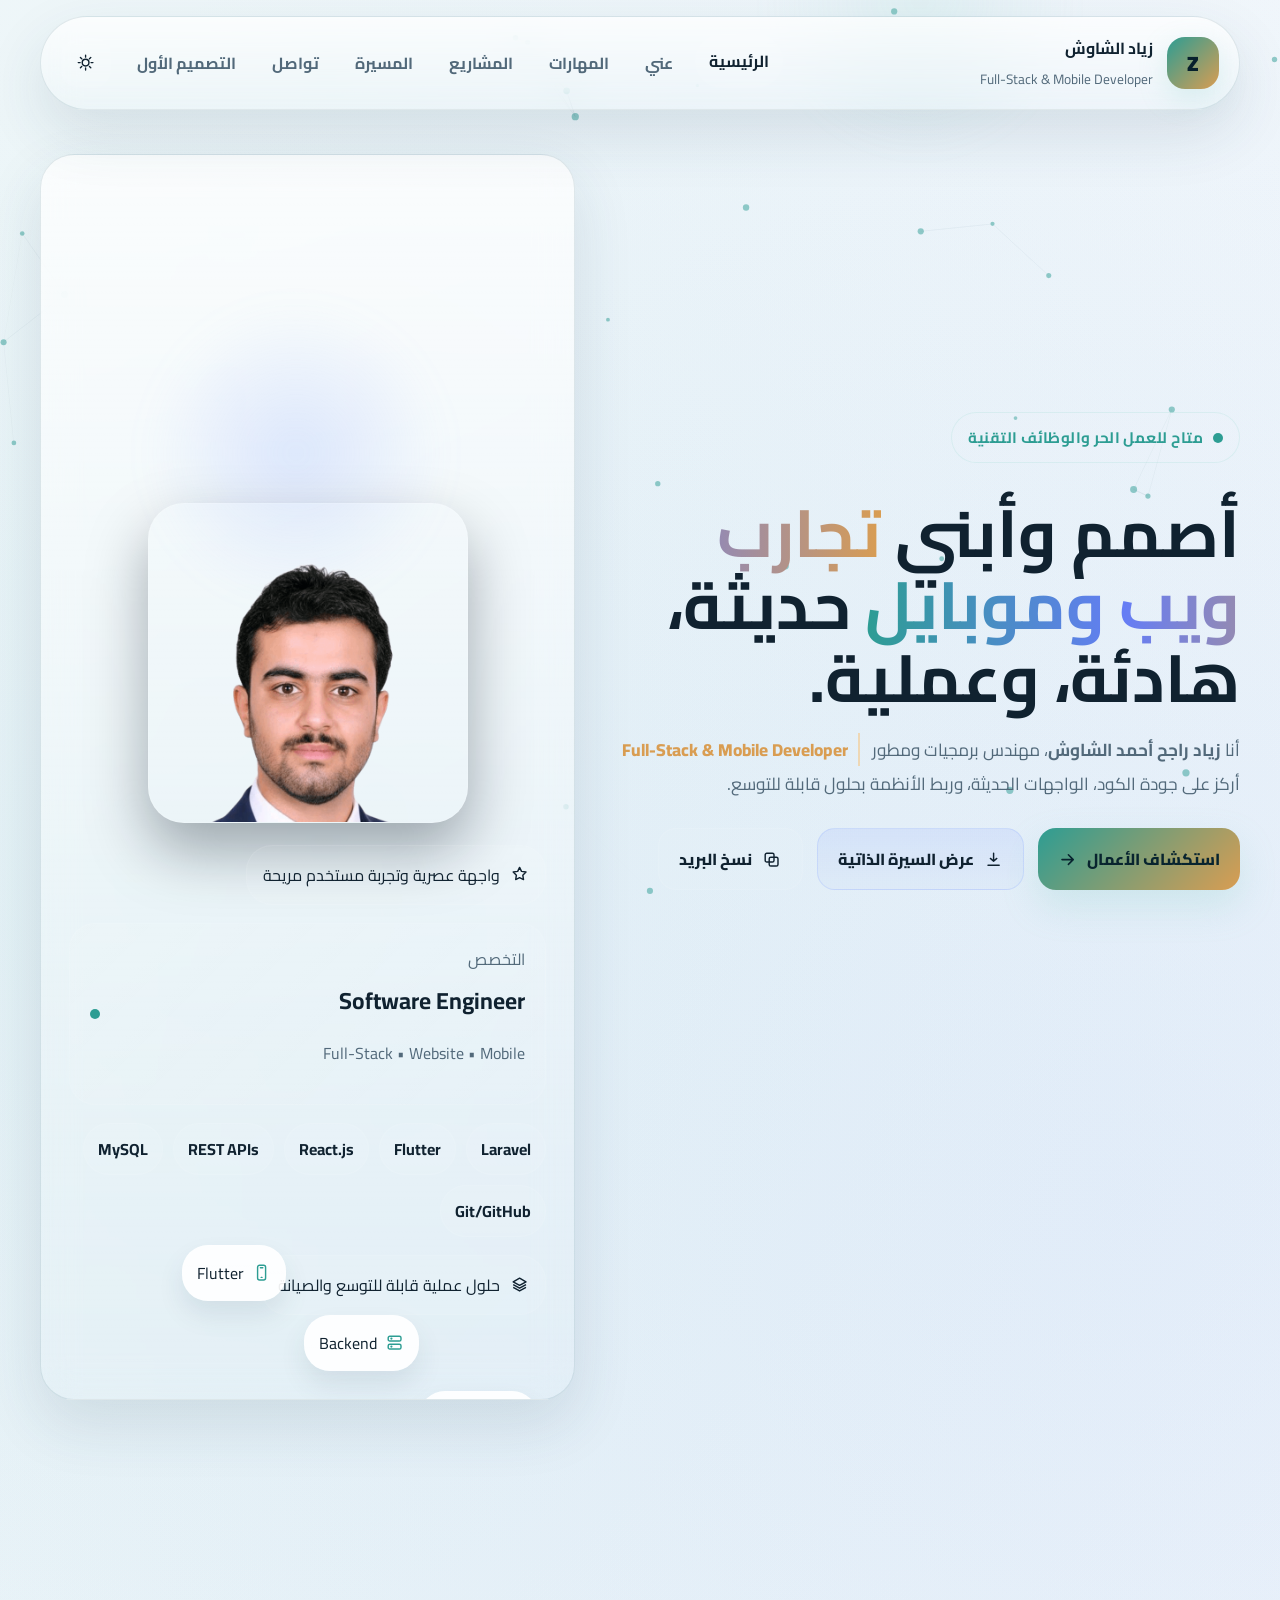
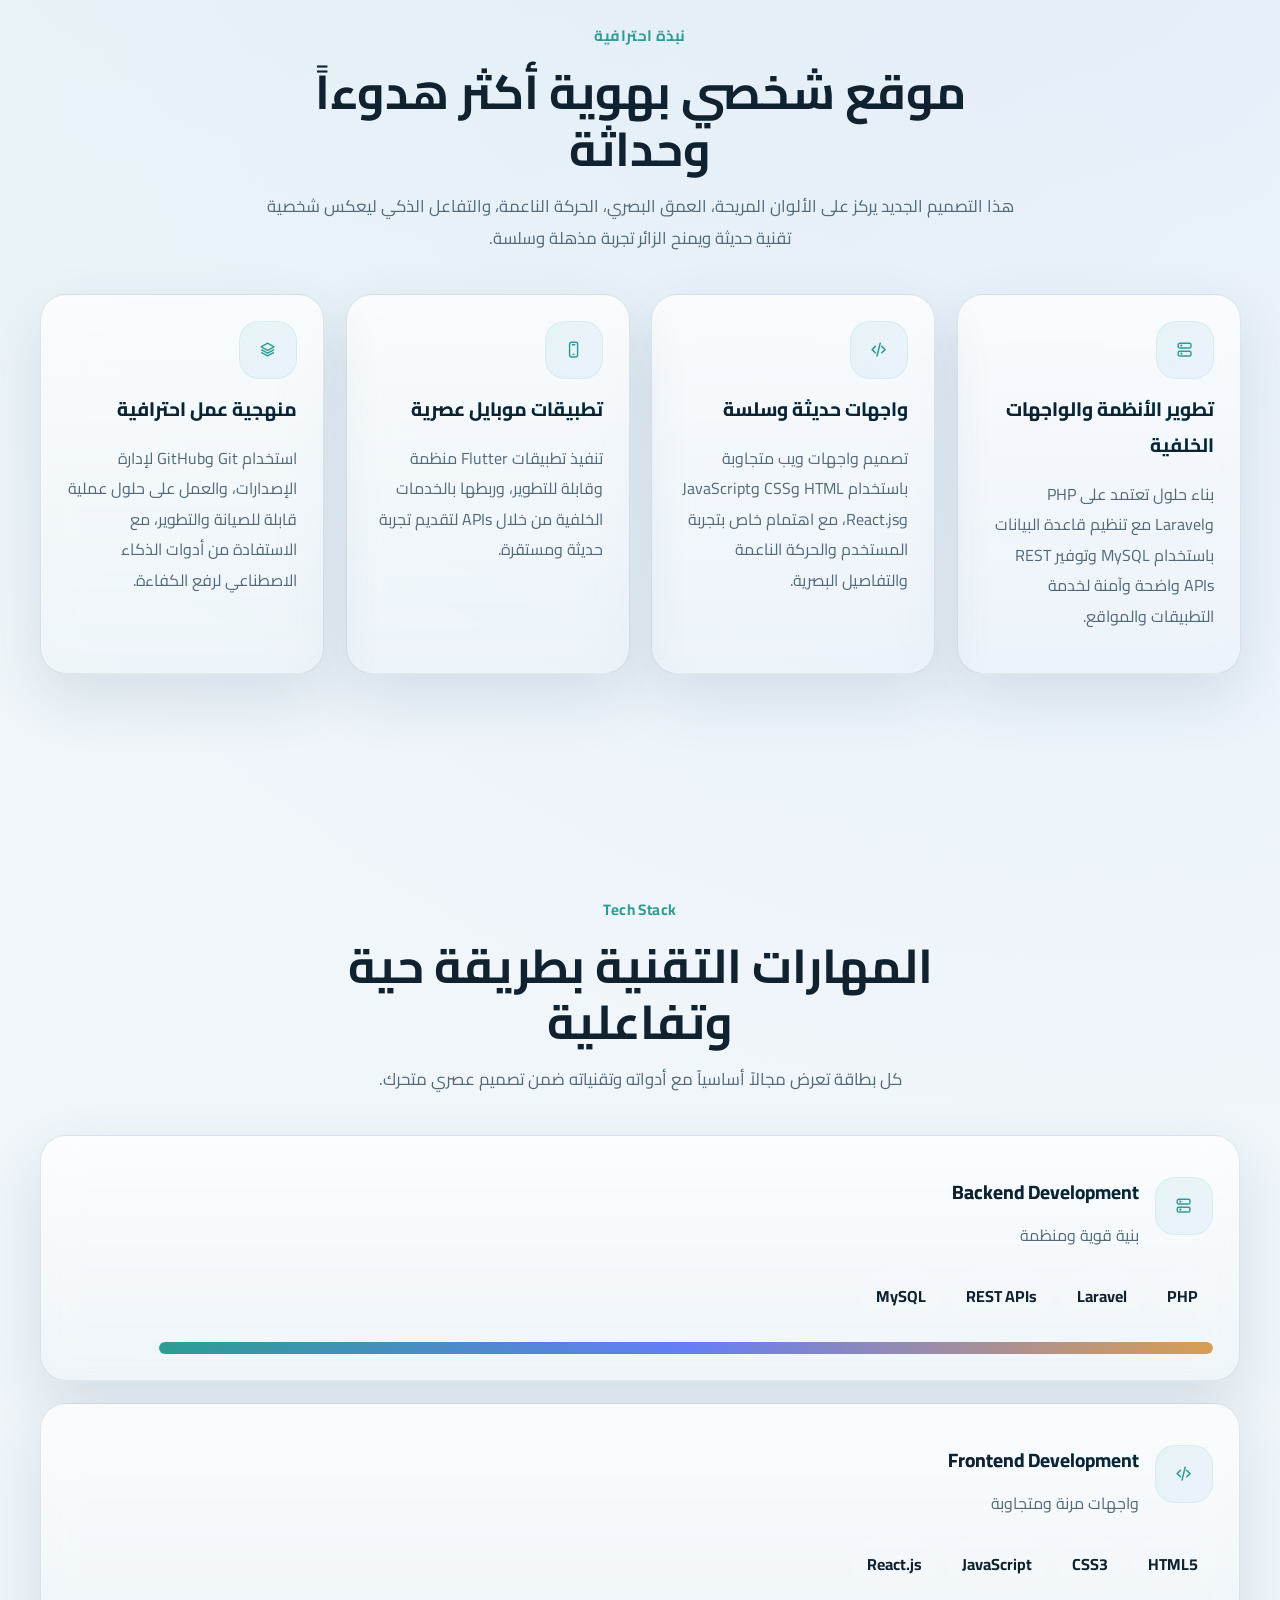
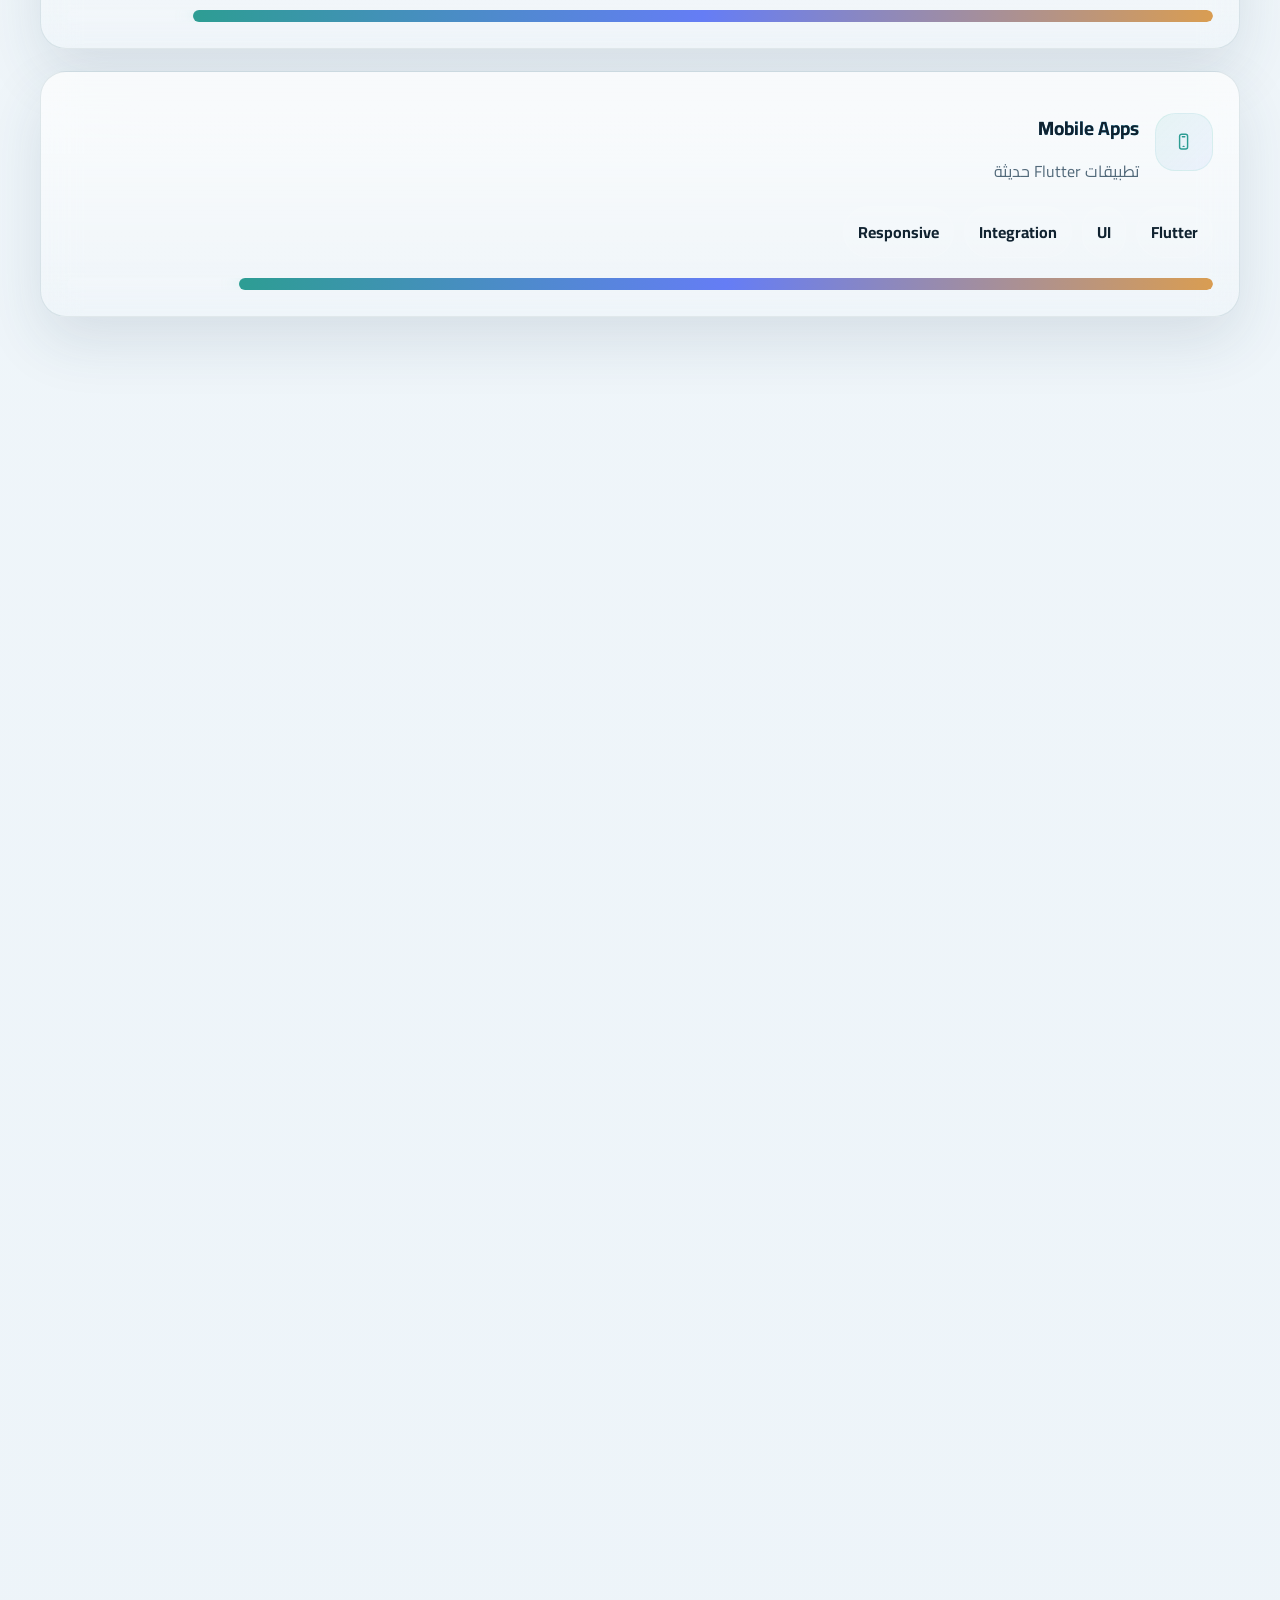
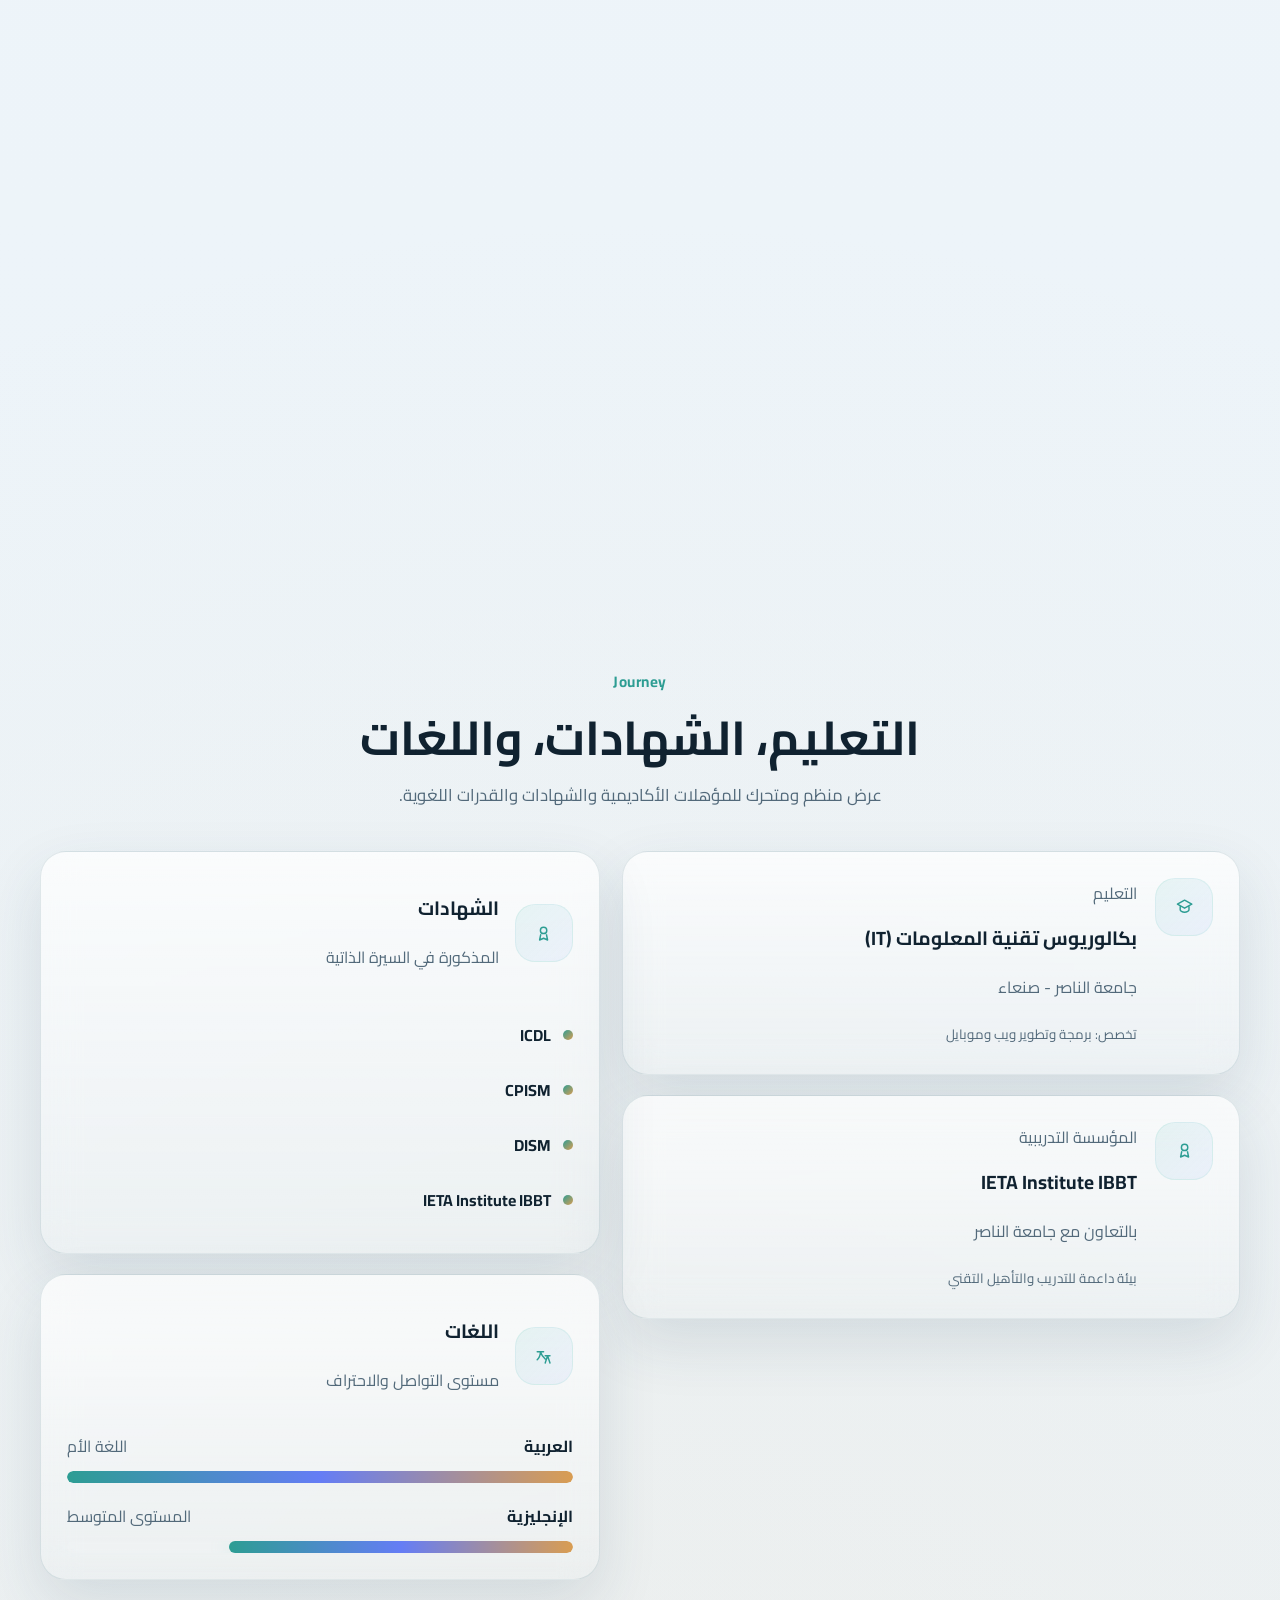
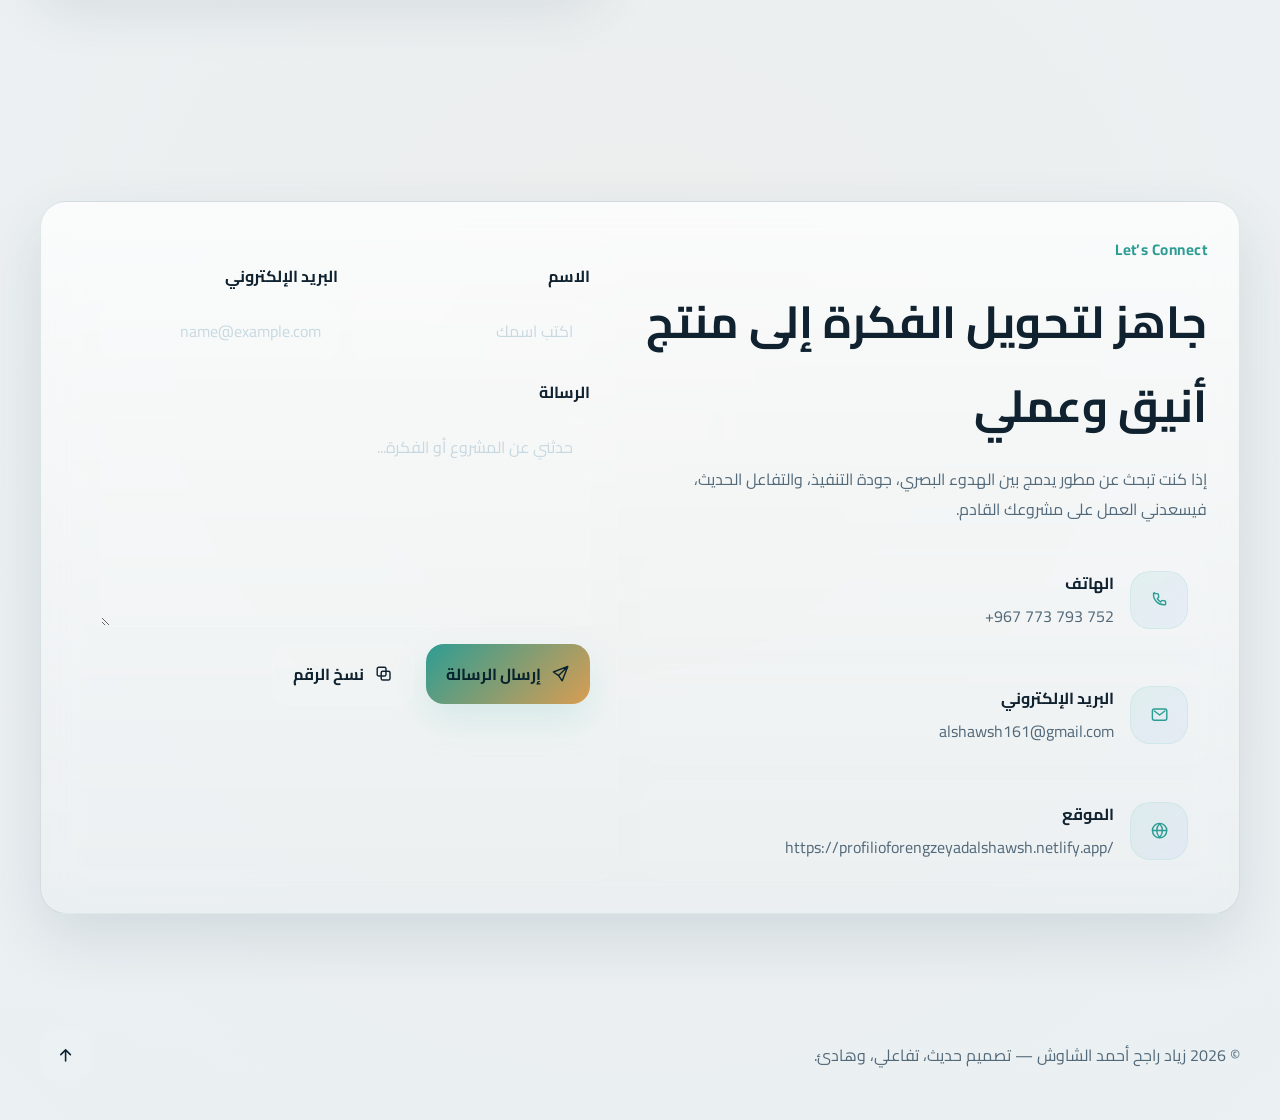
==== commit decc554e: "Update index.html" ====
--- a/ziad_portfolio_live_avatar/index.html
+++ b/ziad_portfolio_live_avatar/index.html
@@ -444,11 +444,11 @@
                   <span dir="ltr">alshawsh161@gmail.com</span>
                 </div>
               </a>
-              <a class="contact-item hover-rise" href="https://calm-praline-f59ab1.netlify.app/" target="_blank" rel="noopener">
+              <a class="contact-item hover-rise"https://profilioforengzeyadalshawsh.netlify.app/" target="_blank" rel="noopener">
                 <div class="contact-item__icon"><svg><use href="#i-globe"></use></svg></div>
                 <div>
                   <strong>الموقع</strong>
-                  <span dir="ltr">calm-praline-f59ab1.netlify.app</span>
+                  <span dir="ltr">https://profilioforengzeyadalshawsh.netlify.app/</span>
                 </div>
               </a>
             </div>
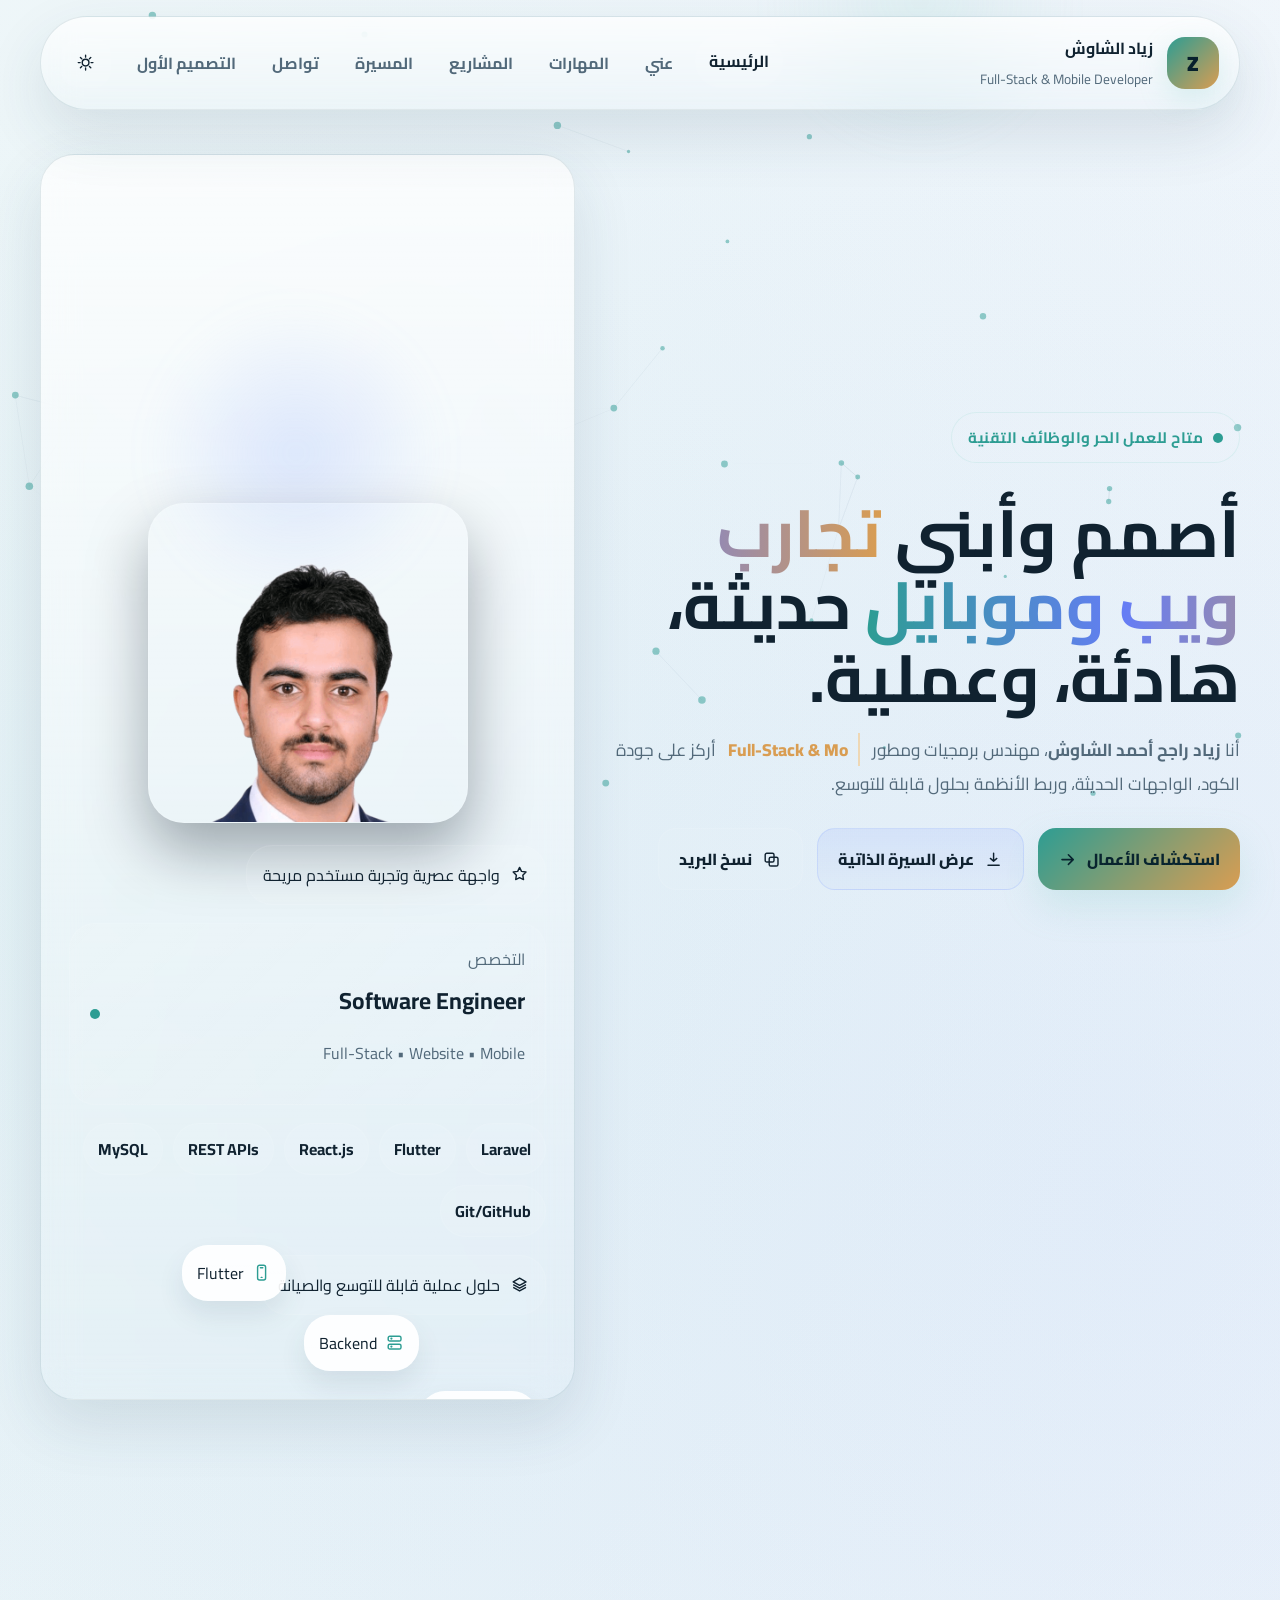
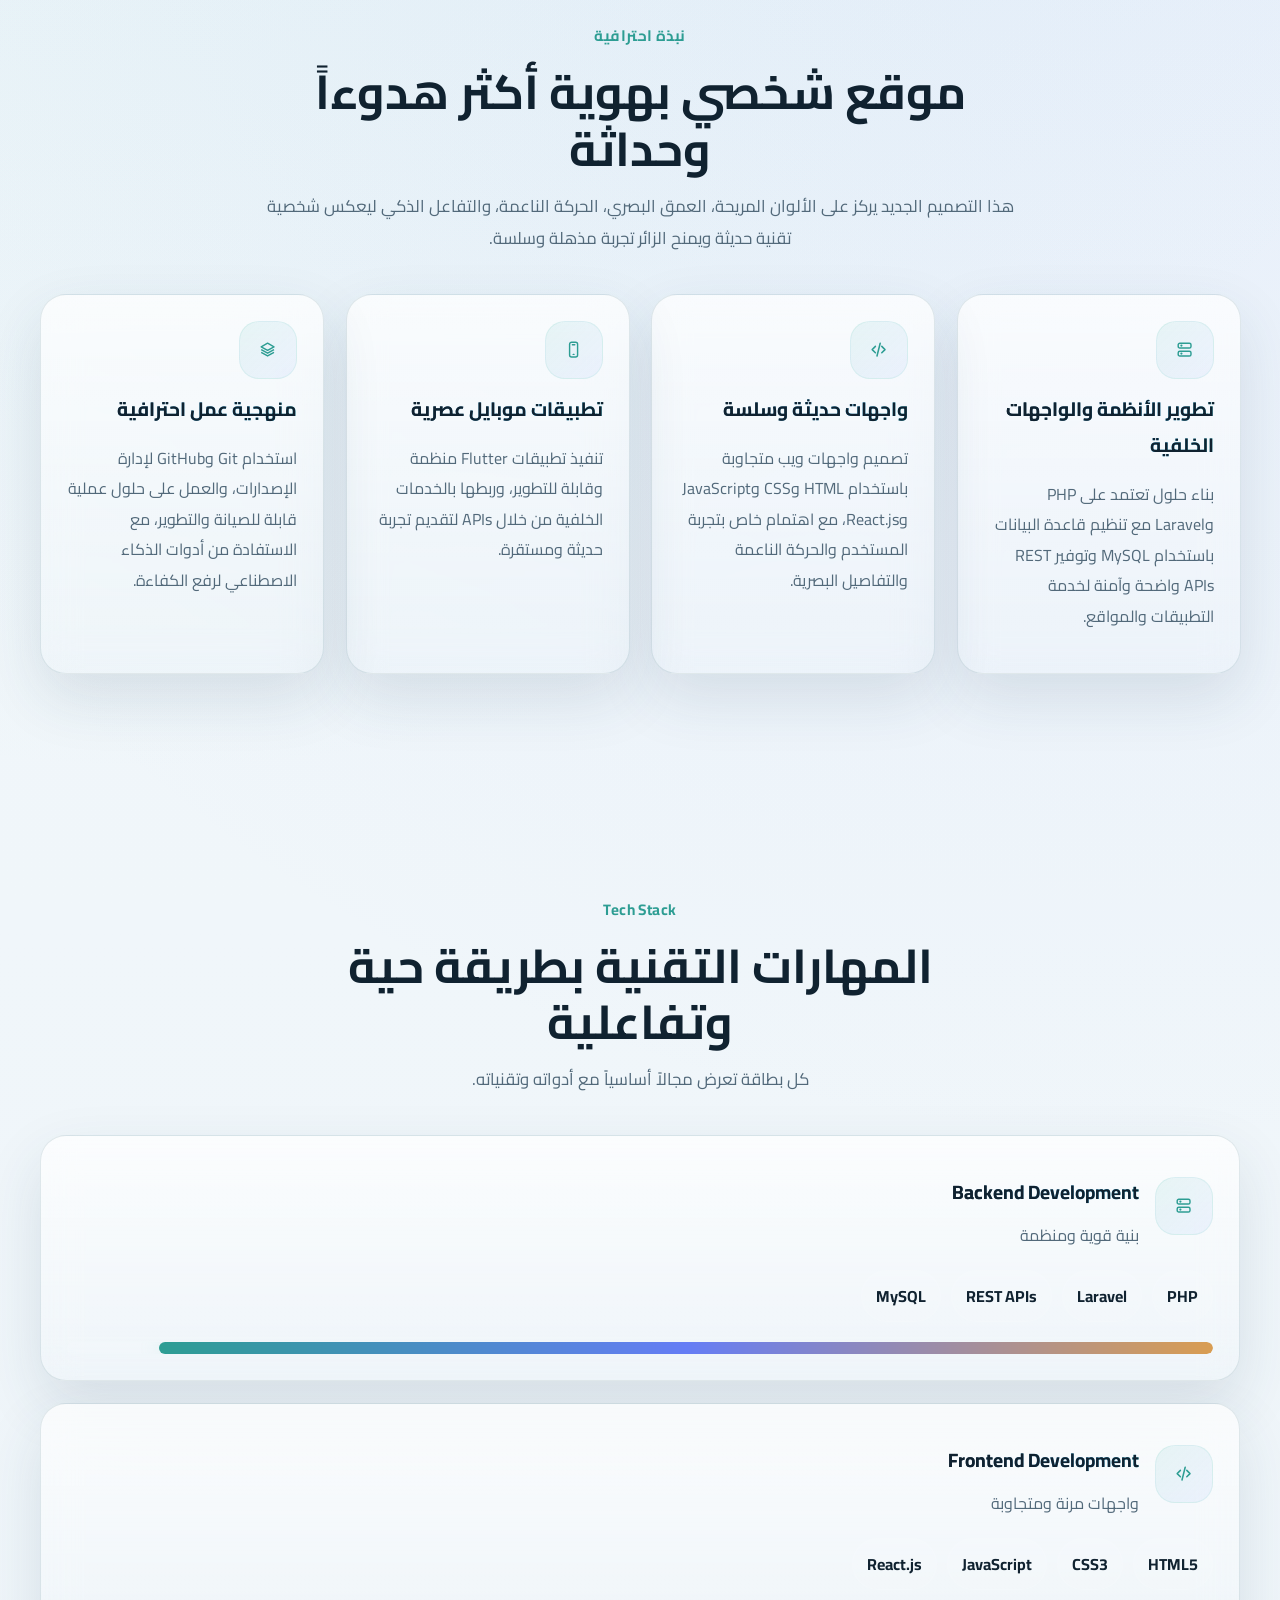
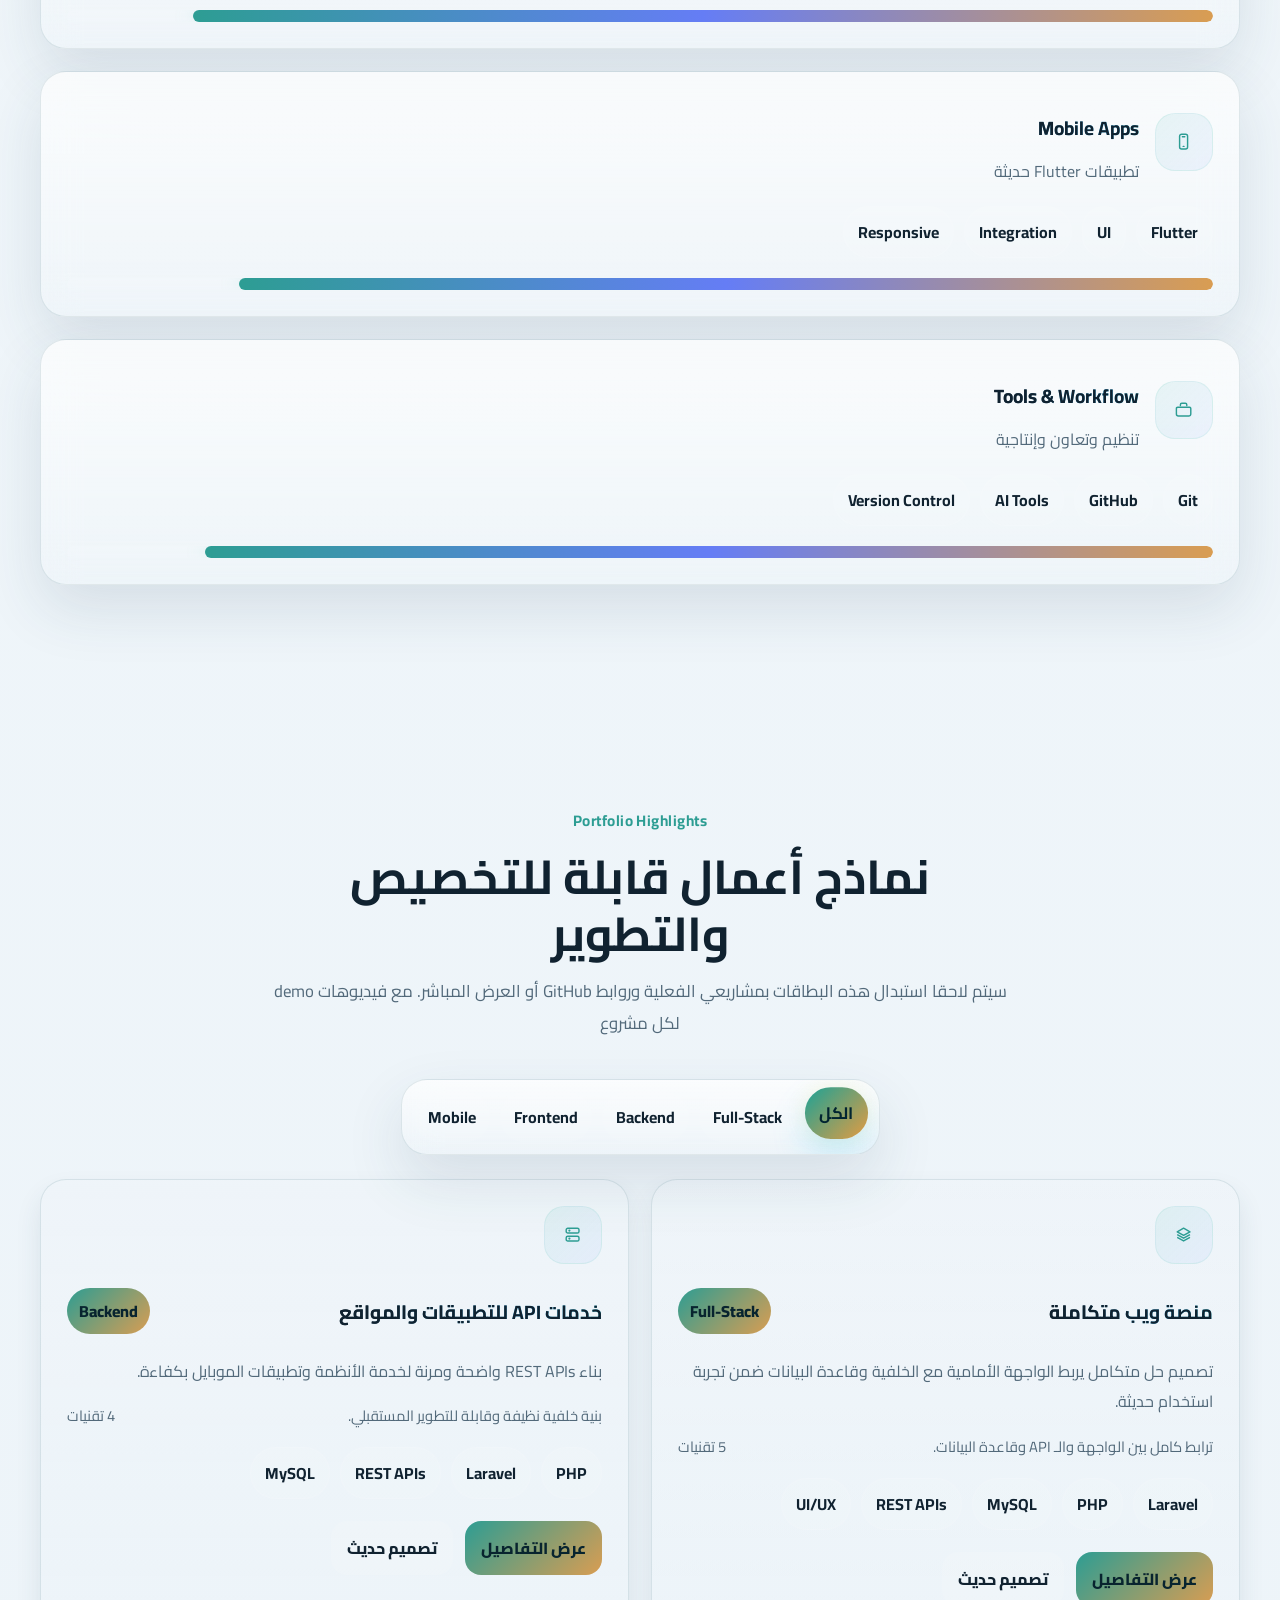
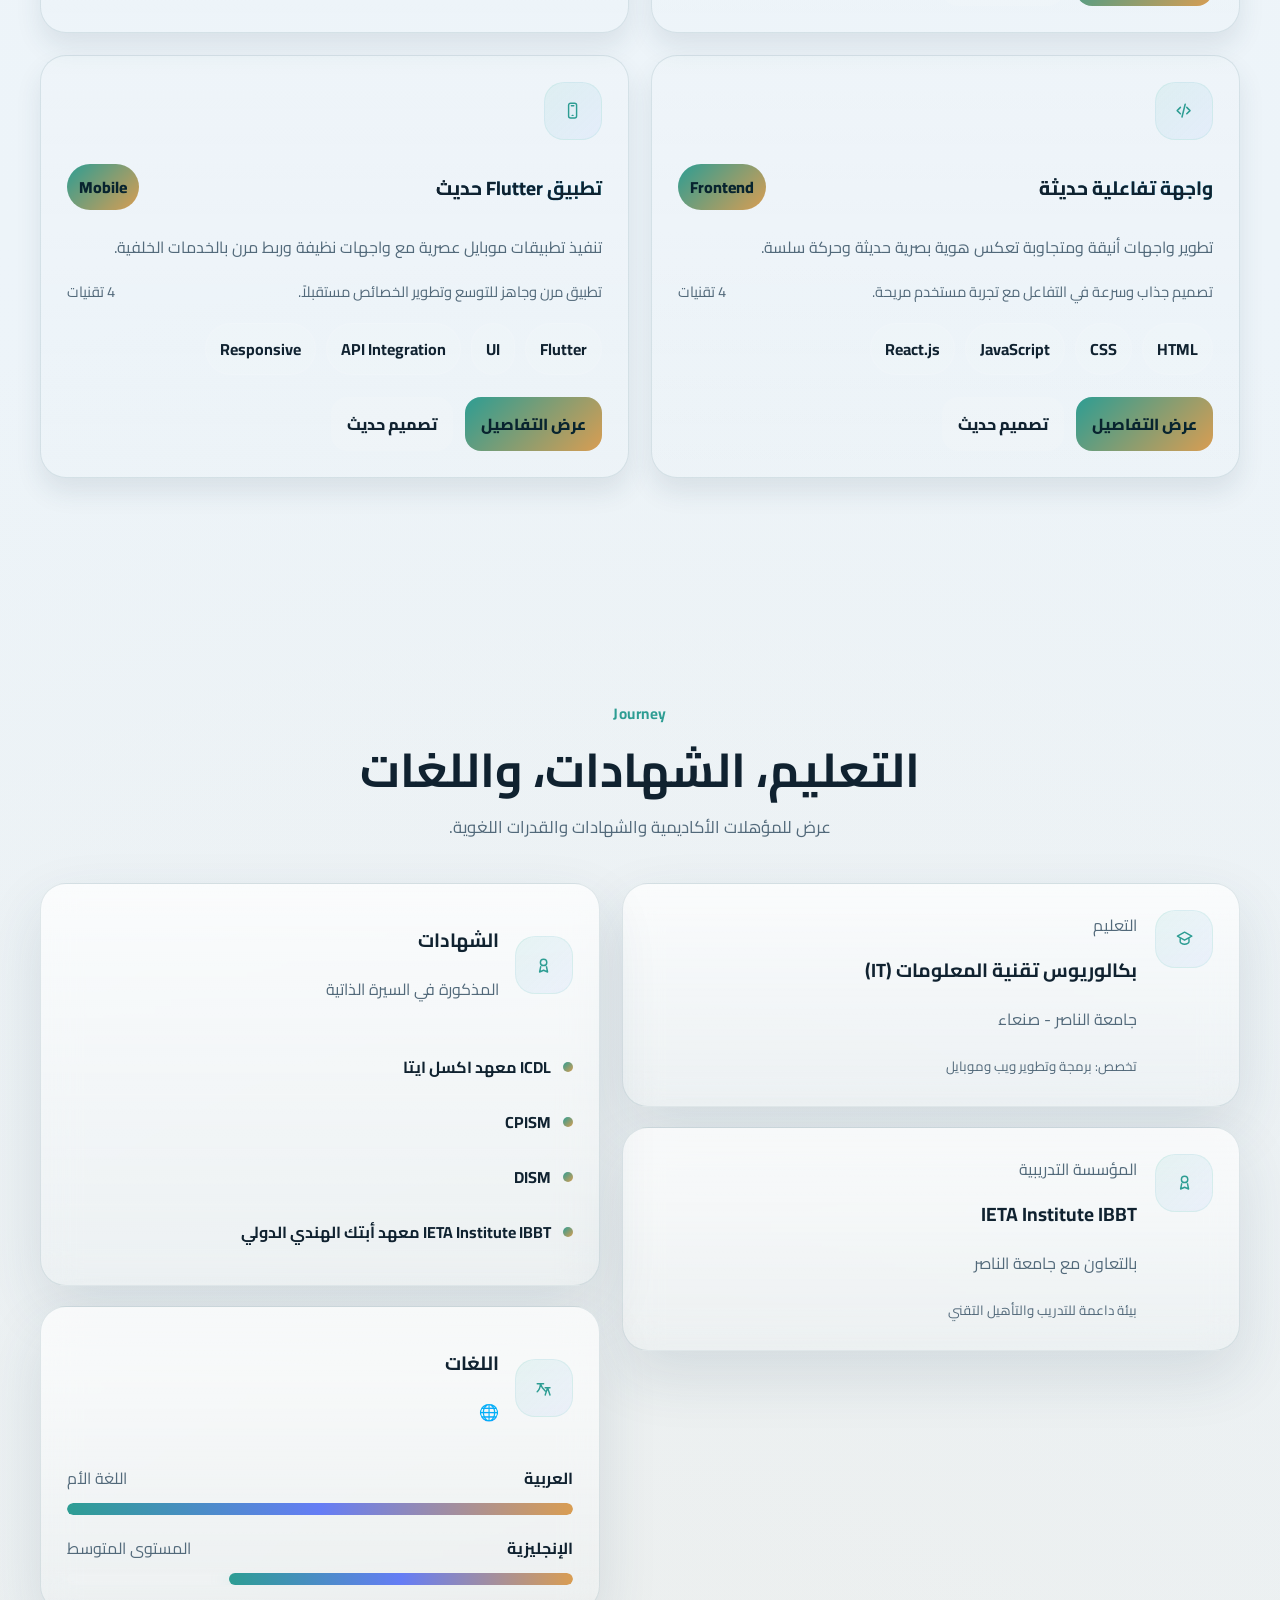
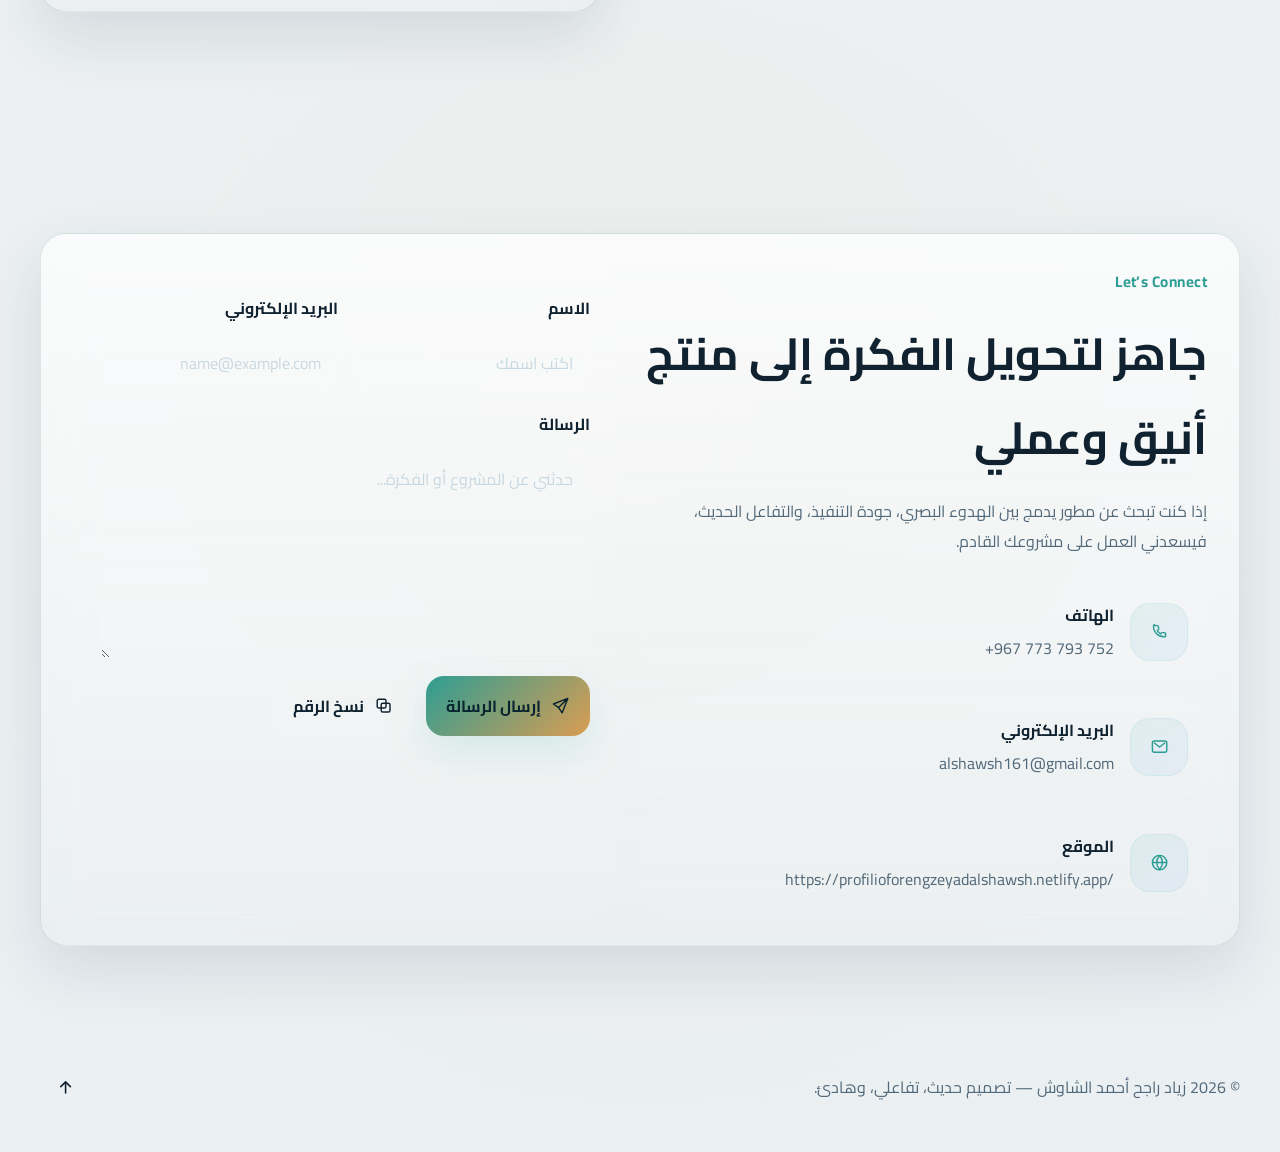
==== commit c97f46cb: "Revise text in index.html for clarity and detail Updated text content in various sections to enhance" ====
--- a/ziad_portfolio_live_avatar/index.html
+++ b/ziad_portfolio_live_avatar/index.html
@@ -263,7 +263,7 @@
         <div class="section-head reveal">
           <span class="eyebrow">Tech Stack</span>
           <h2>المهارات التقنية بطريقة حية وتفاعلية</h2>
-          <p>كل بطاقة تعرض مجالاً أساسياً مع أدواته وتقنياته ضمن تصميم عصري متحرك.</p>
+          <p>كل بطاقة تعرض مجالاً أساسياً مع أدواته وتقنياته.</p>
         </div>
 
         <div class="skills-grid">
@@ -331,7 +331,9 @@
         <div class="section-head reveal">
           <span class="eyebrow">Portfolio Highlights</span>
           <h2>نماذج أعمال قابلة للتخصيص والتطوير</h2>
-          <p>يمكنك لاحقاً استبدال هذه البطاقات بمشاريعك الفعلية وروابط GitHub أو العرض المباشر.</p>
+          <p>سيتم لاحقا استبدال هذه البطاقات بمشاريعي الفعلية وروابط GitHub أو العرض المباشر.
+            مع فيديوهات demo لكل مشروع 
+          </p>
         </div>
 
         <div class="filter-bar glass reveal" role="toolbar" aria-label="فلترة المشاريع">
@@ -351,7 +353,7 @@
         <div class="section-head reveal">
           <span class="eyebrow">Journey</span>
           <h2>التعليم، الشهادات، واللغات</h2>
-          <p>عرض منظم ومتحرك للمؤهلات الأكاديمية والشهادات والقدرات اللغوية.</p>
+          <p>عرض للمؤهلات الأكاديمية والشهادات والقدرات اللغوية.</p>
         </div>
 
         <div class="journey-grid">
@@ -387,10 +389,10 @@
                 </div>
               </div>
               <ul class="clean-list certificate-list">
-                <li>ICDL</li>
+                <li>ICDL معهد اكسل ايتا</li>
                 <li>CPISM</li>
                 <li>DISM</li>
-                <li>IETA Institute IBBT</li>
+                <li>IETA Institute IBBT معهد أبتك الهندي الدولي</li>
               </ul>
             </article>
 
@@ -399,7 +401,7 @@
                 <div class="feature-icon"><svg><use href="#i-language"></use></svg></div>
                 <div>
                   <h3>اللغات</h3>
-                  <p>مستوى التواصل والاحتراف</p>
+                  <p>🌐</p>
                 </div>
               </div>
               <div class="language-rows">
